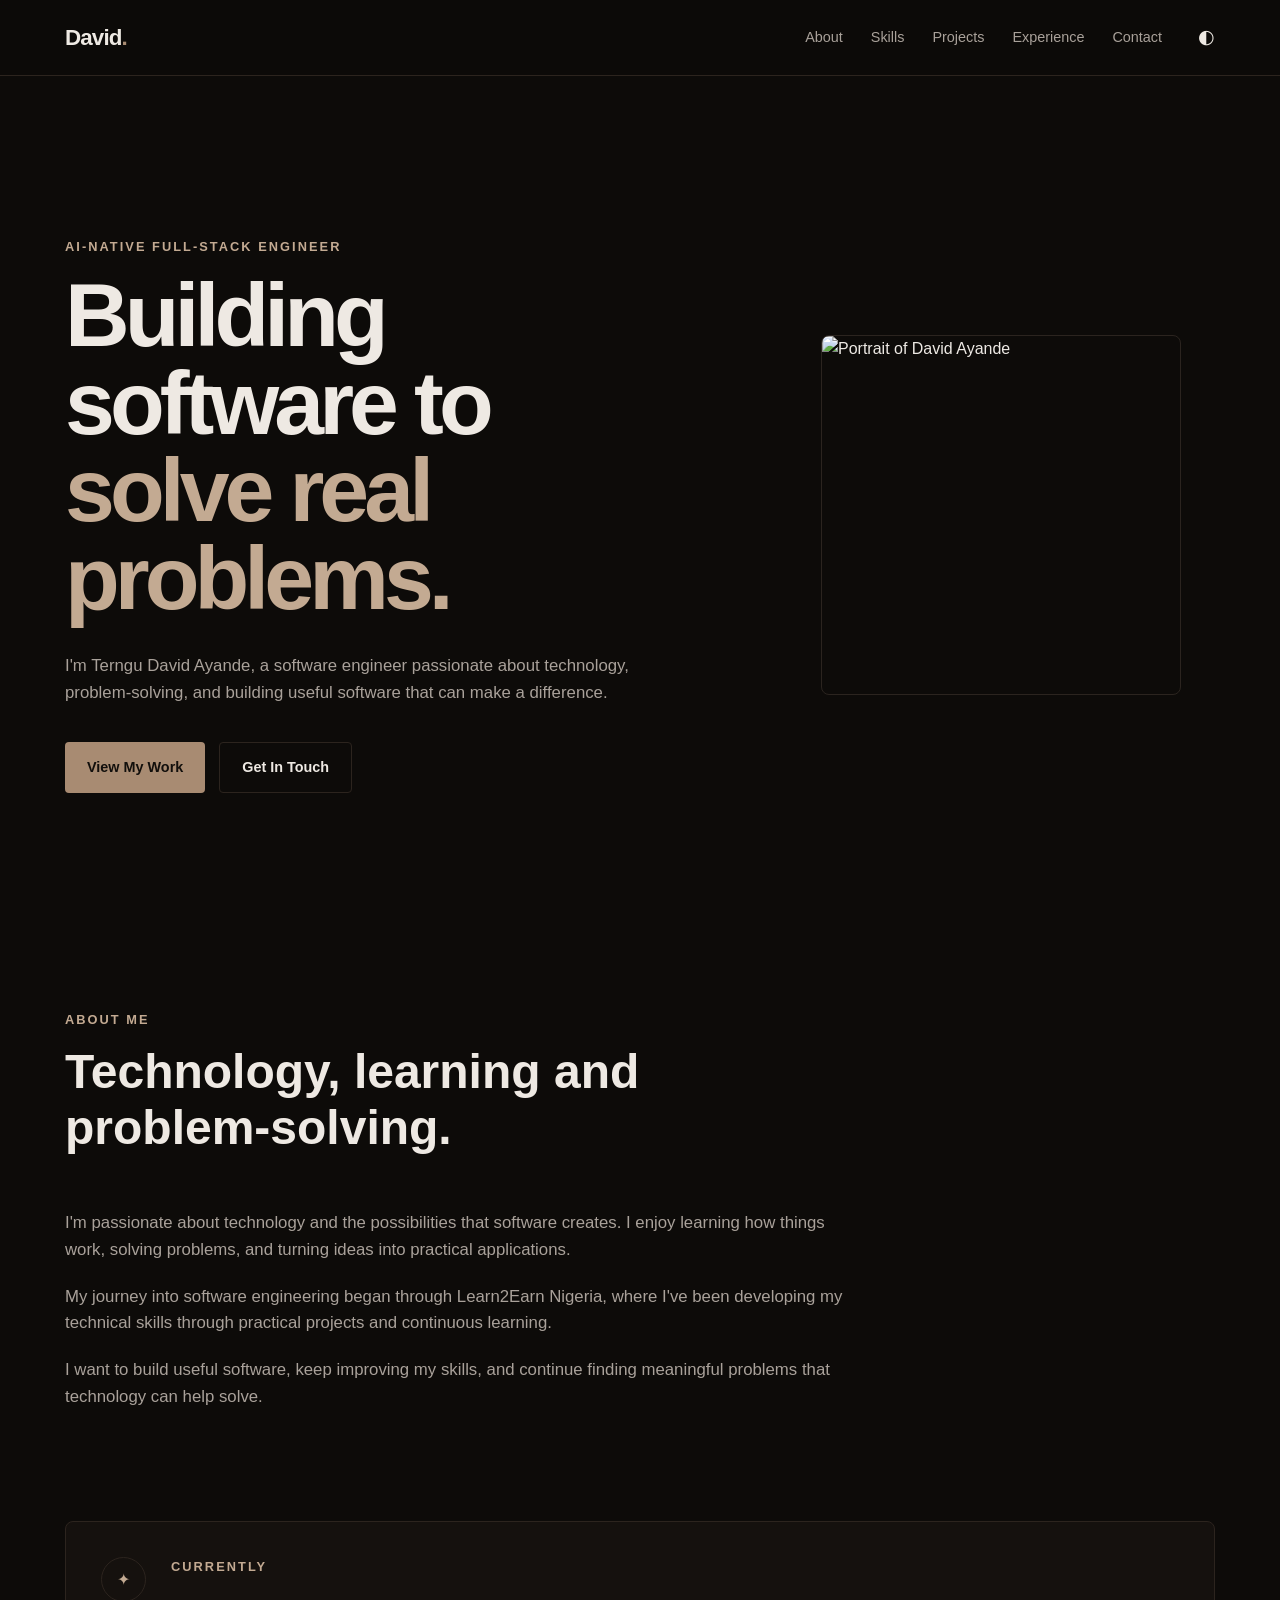
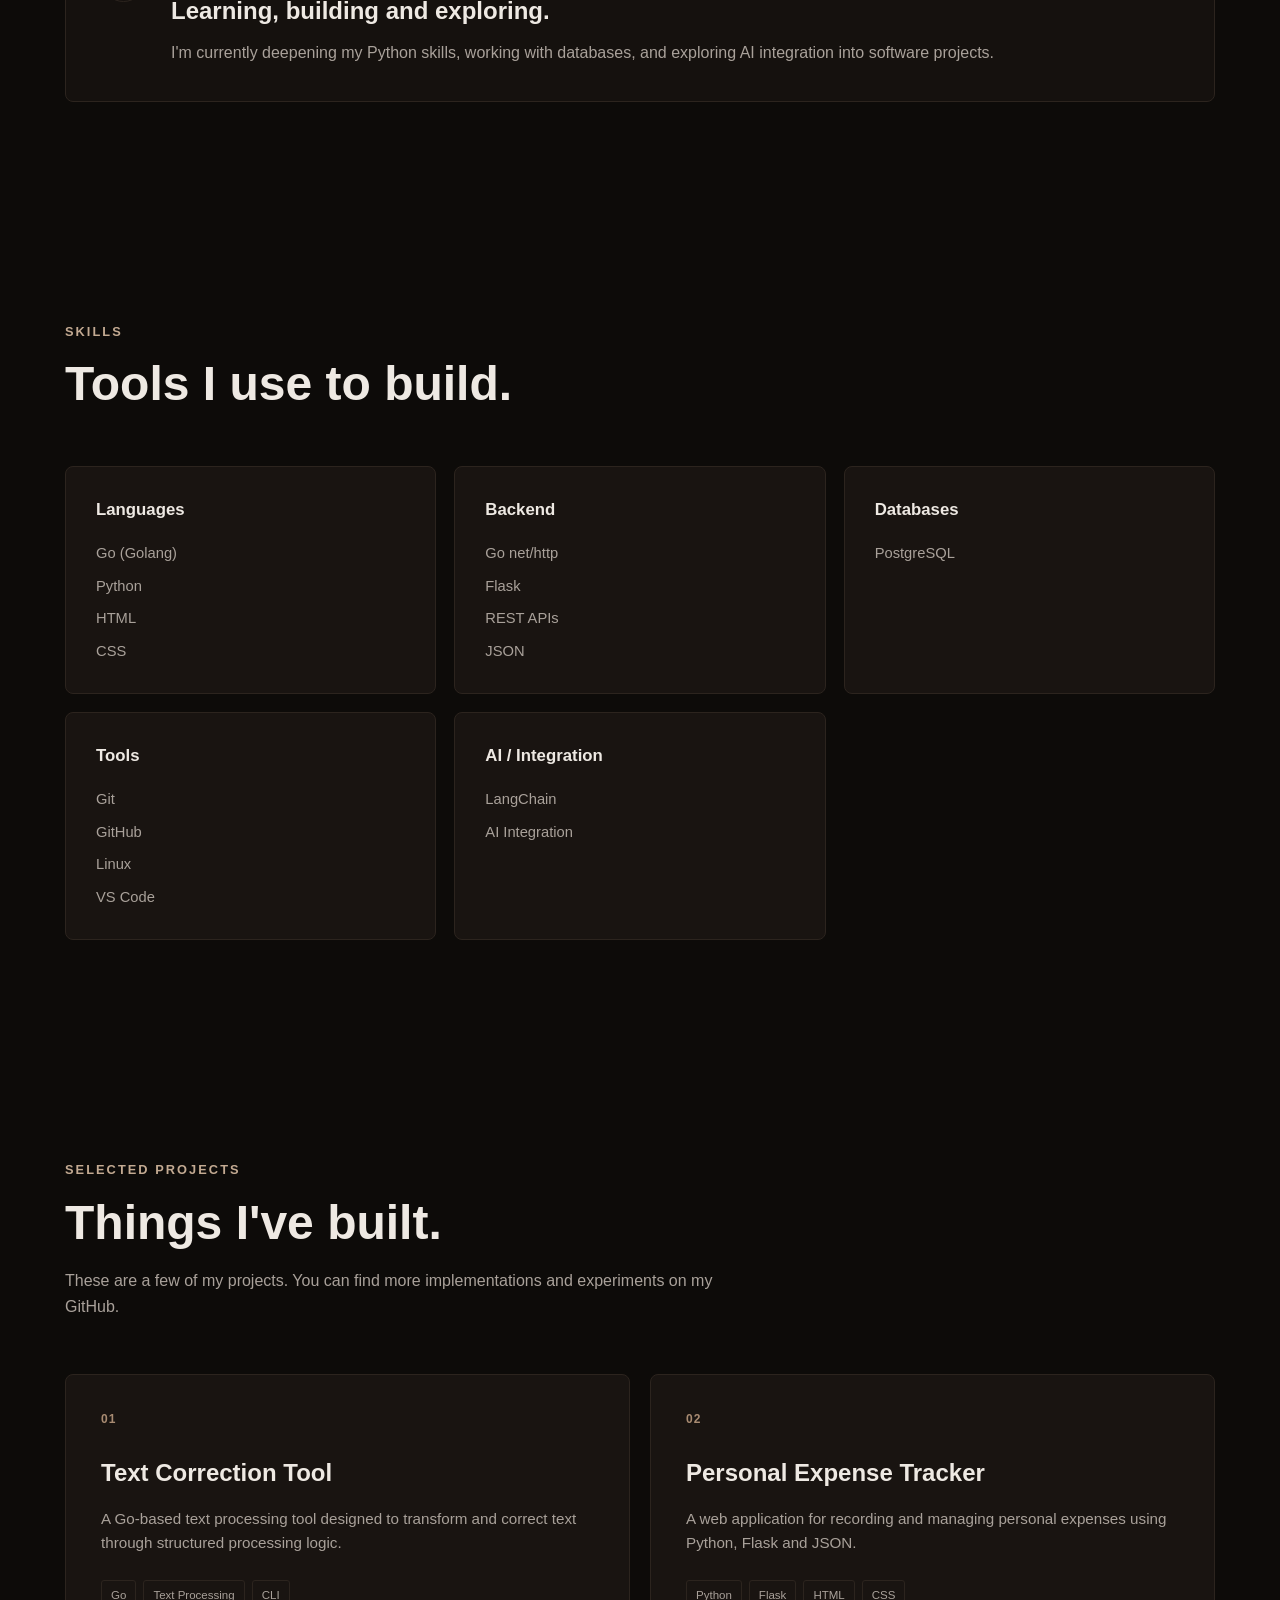
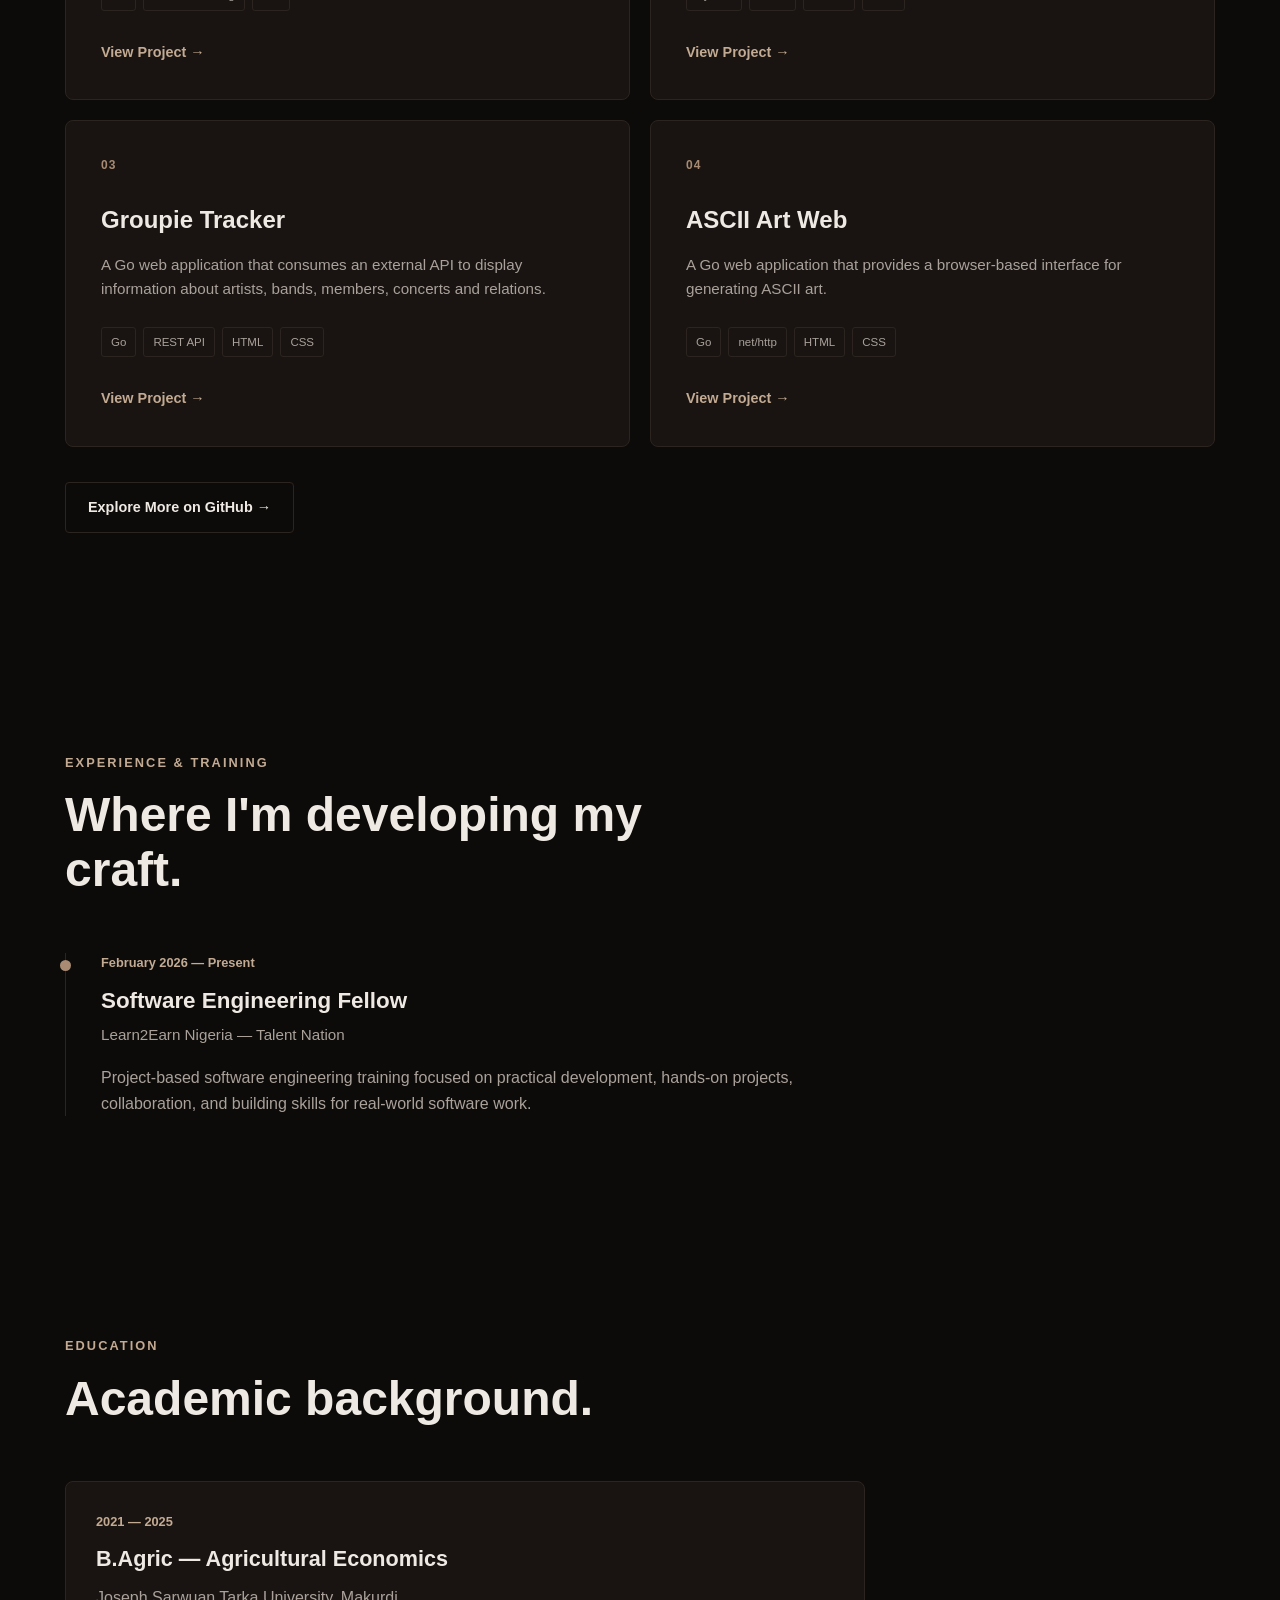
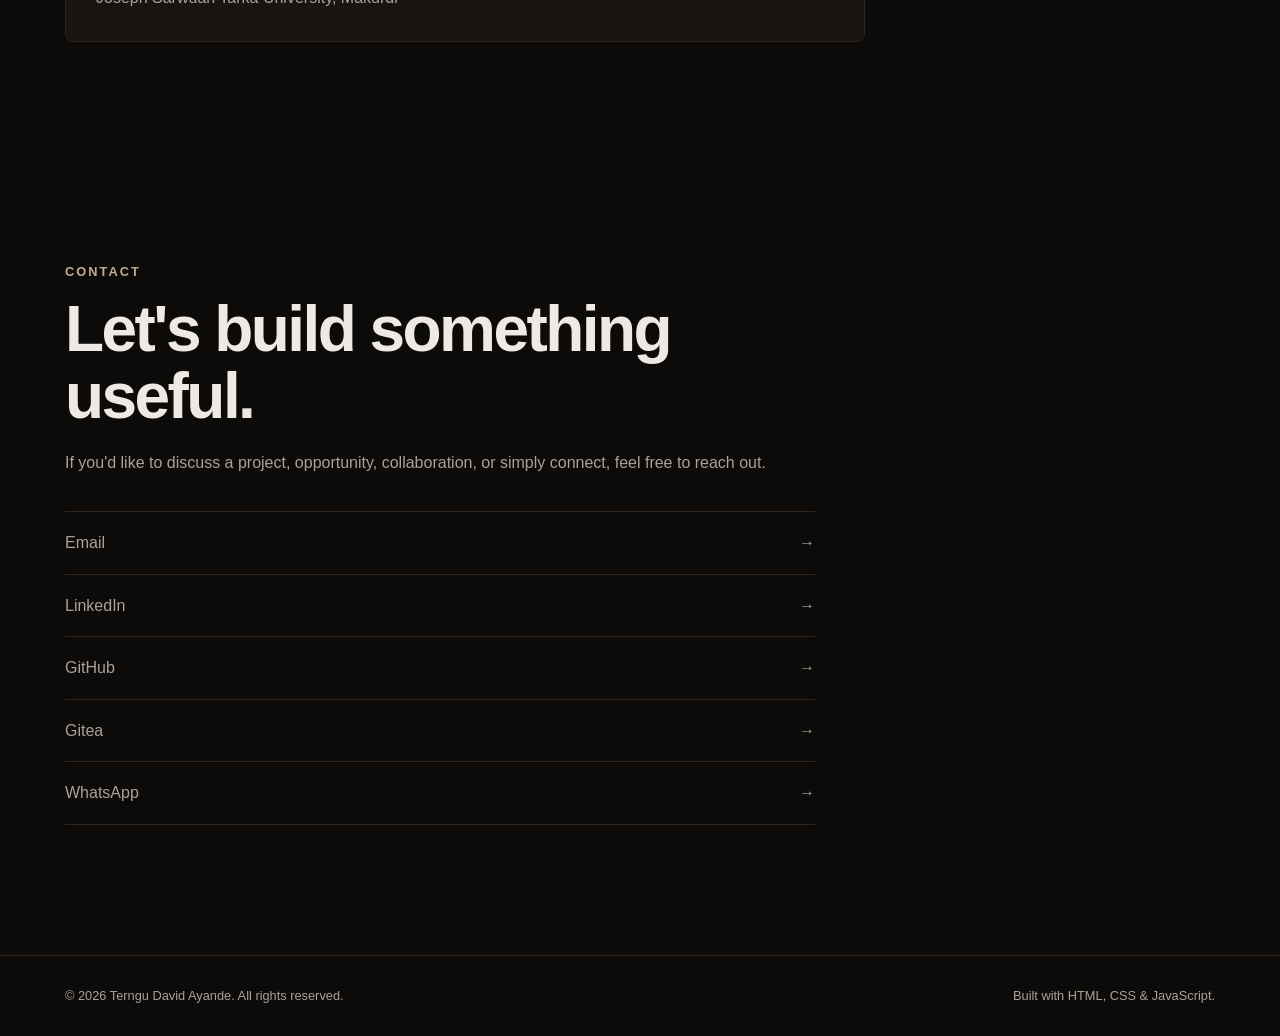
==== index.html @ e3579073 "started building my portfolio" ====
<!DOCTYPE html>
<html lang="en">
<head>
    <meta charset="UTF-8">

    <!-- Makes the website responsive on phones, tablets and computers -->
    <meta name="viewport" content="width=device-width, initial-scale=1.0">

    <title>David Ayande | AI-Native Full-Stack Engineer</title>

    <!-- Short description that search engines can use -->
    <meta
        name="description"
        content="Portfolio of Terngu David Ayande, an AI-Native Full-Stack Engineer building practical software solutions with Go, Python and modern web technologies."
    >

    <!-- Our stylesheet - we will create this next -->
    <link rel="stylesheet" href="css/style.css">
</head>

<body>

    <!-- =========================
         NAVIGATION
    ========================== -->
    <header class="site-header">
        <nav class="navbar container">

            <a href="#home" class="logo">
                David<span>.</span>
            </a>

            <button
                class="menu-toggle"
                id="menu-toggle"
                aria-label="Open navigation menu"
            >
                ☰
            </button>

            <div class="nav-links" id="nav-links">
                <a href="#about">About</a>
                <a href="#skills">Skills</a>
                <a href="#projects">Projects</a>
                <a href="#experience">Experience</a>
                <a href="#contact">Contact</a>

                <button
                    class="theme-toggle"
                    id="theme-toggle"
                    aria-label="Toggle color theme"
                >
                    ◐
                </button>
            </div>

        </nav>
    </header>


    <main>

        <!-- =========================
             HERO SECTION
        ========================== -->
        <section class="hero" id="home">

            <div class="container hero-content">

                <div class="hero-text reveal">

                    <p class="eyebrow">
                        AI-Native Full-Stack Engineer
                    </p>

                    <h1>
                        Building software to
                        <span>solve real problems.</span>
                    </h1>

                    <p class="hero-description">
                        I'm Terngu David Ayande, a software engineer passionate
                        about technology, problem-solving, and building useful
                        software that can make a difference.
                    </p>

                    <div class="hero-actions">

                        <a href="#projects" class="button button-primary">
                            View My Work
                        </a>

                        <a href="#contact" class="button button-secondary">
                            Get In Touch
                        </a>

                    </div>

                </div>


                <div class="hero-image reveal">

                    <!--
                        Put your profile picture here later.

                        File location:
                        assets/images/profile.jpg
                    -->
                    <img
                        src="assets/images/profile.jpg"
                        alt="Portrait of David Ayande"
                    >

                </div>

            </div>

        </section>


        <!-- =========================
             ABOUT SECTION
        ========================== -->
        <section class="section" id="about">

            <div class="container">

                <div class="section-heading reveal">
                    <p class="section-label">About Me</p>
                    <h2>Technology, learning and problem-solving.</h2>
                </div>


                <div class="about-content">

                    <div class="about-text reveal">

                        <p>
                            I'm passionate about technology and the possibilities
                            that software creates. I enjoy learning how things
                            work, solving problems, and turning ideas into
                            practical applications.
                        </p>

                        <p>
                            My journey into software engineering began through
                            Learn2Earn Nigeria, where I've been developing my
                            technical skills through practical projects and
                            continuous learning.
                        </p>

                        <p>
                            I want to build useful software, keep improving my
                            skills, and continue finding meaningful problems
                            that technology can help solve.
                        </p>

                    </div>

                </div>

            </div>

        </section>


        <!-- =========================
             CURRENTLY SECTION
        ========================== -->
        <section class="section currently-section">

            <div class="container">

                <div class="currently-card reveal">

                    <div class="currently-icon">
                        ✦
                    </div>

                    <div>
                        <p class="section-label">Currently</p>

                        <h2>
                            Learning, building and exploring.
                        </h2>

                        <p>
                            I'm currently deepening my Python skills, working
                            with databases, and exploring AI integration into
                            software projects.
                        </p>
                    </div>

                </div>

            </div>

        </section>


        <!-- =========================
             SKILLS SECTION
        ========================== -->
        <section class="section" id="skills">

            <div class="container">

                <div class="section-heading reveal">
                    <p class="section-label">Skills</p>
                    <h2>Tools I use to build.</h2>
                </div>


                <div class="skills-grid">

                    <!-- Languages -->
                    <div class="skill-card reveal">

                        <h3>Languages</h3>

                        <ul>
                            <li>Go (Golang)</li>
                            <li>Python</li>
                            <li>HTML</li>
                            <li>CSS</li>
                        </ul>

                    </div>


                    <!-- Backend -->
                    <div class="skill-card reveal">

                        <h3>Backend</h3>

                        <ul>
                            <li>Go net/http</li>
                            <li>Flask</li>
                            <li>REST APIs</li>
                            <li>JSON</li>
                        </ul>

                    </div>


                    <!-- Databases -->
                    <div class="skill-card reveal">

                        <h3>Databases</h3>

                        <ul>
                            <li>PostgreSQL</li>
                        </ul>

                    </div>


                    <!-- Tools -->
                    <div class="skill-card reveal">

                        <h3>Tools</h3>

                        <ul>
                            <li>Git</li>
                            <li>GitHub</li>
                            <li>Linux</li>
                            <li>VS Code</li>
                        </ul>

                    </div>


                    <!-- AI -->
                    <div class="skill-card reveal">

                        <h3>AI / Integration</h3>

                        <ul>
                            <li>LangChain</li>
                            <li>AI Integration</li>
                        </ul>

                    </div>

                </div>

            </div>

        </section>


        <!-- =========================
             PROJECTS SECTION
        ========================== -->
        <section class="section" id="projects">

            <div class="container">

                <div class="section-heading reveal">

                    <p class="section-label">Selected Projects</p>

                    <h2>
                        Things I've built.
                    </h2>

                    <p>
                        These are a few of my projects. You can find more
                        implementations and experiments on my GitHub.
                    </p>

                </div>


                <div class="projects-grid">

                    <!-- Project 1 -->
                    <article class="project-card reveal">

                        <div class="project-number">
                            01
                        </div>

                        <h3>Text Correction Tool</h3>

                        <p>
                            A Go-based text processing tool designed to
                            transform and correct text through structured
                            processing logic.
                        </p>

                        <div class="project-tags">

                            <span>Go</span>
                            <span>Text Processing</span>
                            <span>CLI</span>

                        </div>

                        <a
                            href="projects/text-correction.html"
                            class="project-link"
                        >
                            View Project →
                        </a>

                    </article>


                    <!-- Project 2 -->
                    <article class="project-card reveal">

                        <div class="project-number">
                            02
                        </div>

                        <h3>Personal Expense Tracker</h3>

                        <p>
                            A web application for recording and managing
                            personal expenses using Python, Flask and JSON.
                        </p>

                        <div class="project-tags">

                            <span>Python</span>
                            <span>Flask</span>
                            <span>HTML</span>
                            <span>CSS</span>

                        </div>

                        <a
                            href="projects/expense-tracker.html"
                            class="project-link"
                        >
                            View Project →
                        </a>

                    </article>


                    <!-- Project 3 -->
                    <article class="project-card reveal">

                        <div class="project-number">
                            03
                        </div>

                        <h3>Groupie Tracker</h3>

                        <p>
                            A Go web application that consumes an external
                            API to display information about artists,
                            bands, members, concerts and relations.
                        </p>

                        <div class="project-tags">

                            <span>Go</span>
                            <span>REST API</span>
                            <span>HTML</span>
                            <span>CSS</span>

                        </div>

                        <a
                            href="projects/groupie-tracker.html"
                            class="project-link"
                        >
                            View Project →
                        </a>

                    </article>


                    <!-- Project 4 -->
                    <article class="project-card reveal">

                        <div class="project-number">
                            04
                        </div>

                        <h3>ASCII Art Web</h3>

                        <p>
                            A Go web application that provides a browser-based
                            interface for generating ASCII art.
                        </p>

                        <div class="project-tags">

                            <span>Go</span>
                            <span>net/http</span>
                            <span>HTML</span>
                            <span>CSS</span>

                        </div>

                        <a
                            href="projects/ascii-art-web.html"
                            class="project-link"
                        >
                            View Project →
                        </a>

                    </article>

                </div>


                <div class="github-link reveal">

                    <a
                        href="https://github.com/tayande"
                        target="_blank"
                        rel="noopener noreferrer"
                        class="button button-secondary"
                    >
                        Explore More on GitHub →
                    </a>

                </div>

            </div>

        </section>


        <!-- =========================
             EXPERIENCE / TRAINING
        ========================== -->
        <section class="section" id="experience">

            <div class="container">

                <div class="section-heading reveal">

                    <p class="section-label">
                        Experience & Training
                    </p>

                    <h2>
                        Where I'm developing my craft.
                    </h2>

                </div>


                <div class="timeline">

                    <div class="timeline-item reveal">

                        <div class="timeline-marker"></div>

                        <div class="timeline-content">

                            <p class="timeline-date">
                                February 2026 — Present
                            </p>

                            <h3>
                                Software Engineering Fellow
                            </h3>

                            <h4>
                                Learn2Earn Nigeria — Talent Nation
                            </h4>

                            <p>
                                Project-based software engineering training
                                focused on practical development, hands-on
                                projects, collaboration, and building skills
                                for real-world software work.
                            </p>

                        </div>

                    </div>

                </div>

            </div>

        </section>


        <!-- =========================
             EDUCATION
        ========================== -->
        <section class="section" id="education">

            <div class="container">

                <div class="section-heading reveal">

                    <p class="section-label">
                        Education
                    </p>

                    <h2>
                        Academic background.
                    </h2>

                </div>


                <div class="education-card reveal">

                    <div>

                        <p class="education-date">
                            2021 — 2025
                        </p>

                        <h3>
                            B.Agric — Agricultural Economics
                        </h3>

                        <p>
                            Joseph Sarwuan Tarka University, Makurdi
                        </p>

                    </div>

                </div>

            </div>

        </section>


        <!-- =========================
             CONTACT SECTION
        ========================== -->
        <section class="section contact-section" id="contact">

            <div class="container">

                <div class="contact-content reveal">

                    <p class="section-label">
                        Contact
                    </p>

                    <h2>
                        Let's build something useful.
                    </h2>

                    <p>
                        If you'd like to discuss a project, opportunity,
                        collaboration, or simply connect, feel free to reach
                        out.
                    </p>


                    <div class="contact-links">

                        <a
                            href="mailto:ayandedavid2002@gmail.com"
                            class="contact-link"
                        >
                            <span>Email</span>
                            <span>→</span>
                        </a>


                        <a
                            href="https://www.linkedin.com/in/terngu-ayande-6abb93332"
                            target="_blank"
                            rel="noopener noreferrer"
                            class="contact-link"
                        >
                            <span>LinkedIn</span>
                            <span>→</span>
                        </a>


                        <a
                            href="https://github.com/tayande"
                            target="_blank"
                            rel="noopener noreferrer"
                            class="contact-link"
                        >
                            <span>GitHub</span>
                            <span>→</span>
                        </a>


                        <a
                            href="https://gitea.com/tayande"
                            target="_blank"
                            rel="noopener noreferrer"
                            class="contact-link"
                        >
                            <span>Gitea</span>
                            <span>→</span>
                        </a>


                        <!--
                            WhatsApp link will be completed when we
                            finalize the contact details.
                        -->
                        <a
                            href="#"
                            class="contact-link"
                        >
                            <span>WhatsApp</span>
                            <span>→</span>
                        </a>

                    </div>

                </div>

            </div>

        </section>

    </main>


    <!-- =========================
         FOOTER
    ========================== -->
    <footer class="site-footer">

        <div class="container footer-content">

            <p>
                © 2026 Terngu David Ayande. All rights reserved.
            </p>

            <p>
                Built with HTML, CSS & JavaScript.
            </p>

        </div>

    </footer>


    <!-- JavaScript - we will create this next -->
    <script src="js/script.js"></script>

</body>
</html>
---- css/style.css ----
/* =========================================
   1. RESET & BASIC SETTINGS
========================================= */

* {
    margin: 0;
    padding: 0;
    box-sizing: border-box;
}

html {
    scroll-behavior: smooth;
}

body {
    font-family: Arial, Helvetica, sans-serif;
    background: #0d0b09;
    color: #eee9e3;
    line-height: 1.6;
}


/* =========================================
   2. CSS VARIABLES
========================================= */

:root {
    --background: #0d0b09;
    --background-soft: #15110e;
    --card: #191411;

    --text: #eee9e3;
    --text-muted: #a9a19a;

    --accent: #a88b72;
    --accent-light: #c3aa92;

    --border: #2c241e;

    --max-width: 1150px;

    --transition: 0.3s ease;
}


/* =========================================
   3. LIGHT THEME
========================================= */

body.light-theme {
    --background: #f4f1ed;
    --background-soft: #ebe6df;
    --card: #ffffff;

    --text: #211d19;
    --text-muted: #68615a;

    --accent: #755d47;
    --accent-light: #5e4938;

    --border: #d8d0c7;
}


/* =========================================
   4. GENERAL ELEMENTS
========================================= */

body {
    background: var(--background);
    color: var(--text);
    transition:
        background var(--transition),
        color var(--transition);
}

a {
    color: inherit;
    text-decoration: none;
}

button {
    font: inherit;
}

.container {
    width: min(90%, var(--max-width));
    margin: 0 auto;
}

.section {
    padding: 110px 0;
}

.section-heading {
    max-width: 700px;
    margin-bottom: 55px;
}

.section-label,
.eyebrow {
    color: var(--accent-light);
    font-size: 0.8rem;
    font-weight: 700;
    letter-spacing: 0.16em;
    text-transform: uppercase;
    margin-bottom: 14px;
}

.section-heading h2 {
    font-size: clamp(2rem, 4vw, 3rem);
    line-height: 1.15;
    margin-bottom: 18px;
}

.section-heading > p:last-child {
    color: var(--text-muted);
}


/* =========================================
   5. NAVIGATION
========================================= */

.site-header {
    position: fixed;
    top: 0;
    left: 0;
    width: 100%;
    z-index: 1000;

    background: rgba(13, 11, 9, 0.88);
    border-bottom: 1px solid var(--border);

    backdrop-filter: blur(12px);
}

.light-theme .site-header {
    background: rgba(244, 241, 237, 0.88);
}

.navbar {
    min-height: 75px;

    display: flex;
    align-items: center;
    justify-content: space-between;
}

.logo {
    font-size: 1.4rem;
    font-weight: 700;
    letter-spacing: -0.04em;
}

.logo span {
    color: var(--accent);
}

.nav-links {
    display: flex;
    align-items: center;
    gap: 28px;
}

.nav-links a {
    color: var(--text-muted);
    font-size: 0.9rem;

    transition: color var(--transition);
}

.nav-links a:hover {
    color: var(--text);
}

.theme-toggle,
.menu-toggle {
    border: none;
    background: transparent;
    color: var(--text);

    cursor: pointer;
}

.theme-toggle {
    font-size: 1.2rem;
    margin-left: 8px;
}

.menu-toggle {
    display: none;
    font-size: 1.5rem;
}


/* =========================================
   6. HERO
========================================= */

.hero {
    min-height: 100vh;
    padding-top: 130px;

    display: flex;
    align-items: center;
}

.hero-content {
    display: grid;
    grid-template-columns: 1.2fr 0.8fr;
    align-items: center;
    gap: 80px;
}

.hero-text {
    max-width: 700px;
}

.hero h1 {
    font-size: clamp(3rem, 7vw, 5.8rem);
    line-height: 0.98;
    letter-spacing: -0.055em;
    margin-bottom: 30px;
}

.hero h1 span {
    display: block;
    color: var(--accent-light);
}

.hero-description {
    max-width: 620px;

    color: var(--text-muted);
    font-size: 1.05rem;

    margin-bottom: 35px;
}

.hero-actions {
    display: flex;
    flex-wrap: wrap;
    gap: 14px;
}

.button {
    display: inline-flex;
    align-items: center;
    justify-content: center;

    padding: 13px 22px;

    border-radius: 4px;

    font-size: 0.9rem;
    font-weight: 600;

    transition:
        transform var(--transition),
        background var(--transition),
        color var(--transition),
        border-color var(--transition);
}

.button:hover {
    transform: translateY(-2px);
}

.button-primary {
    background: var(--accent);
    color: #120f0c;
}

.button-primary:hover {
    background: var(--accent-light);
}

.button-secondary {
    border: 1px solid var(--border);
    color: var(--text);
}

.button-secondary:hover {
    border-color: var(--accent);
}

.hero-image {
    display: flex;
    justify-content: center;
}

.hero-image img {
    width: min(100%, 360px);
    aspect-ratio: 1 / 1;

    object-fit: cover;

    border-radius: 8px;

    border: 1px solid var(--border);

    filter: saturate(0.85);
}


/* =========================================
   7. ABOUT
========================================= */

.about-content {
    max-width: 800px;
}

.about-text {
    display: flex;
    flex-direction: column;
    gap: 20px;
}

.about-text p {
    color: var(--text-muted);
    font-size: 1.05rem;
}


/* =========================================
   8. CURRENTLY
========================================= */

.currently-section {
    padding-top: 0;
}

.currently-card {
    display: flex;
    align-items: flex-start;
    gap: 25px;

    padding: 35px;

    background: var(--background-soft);
    border: 1px solid var(--border);
    border-radius: 8px;
}

.currently-icon {
    width: 45px;
    height: 45px;

    flex-shrink: 0;

    display: flex;
    align-items: center;
    justify-content: center;

    border: 1px solid var(--border);
    border-radius: 50%;

    color: var(--accent-light);
}

.currently-card h2 {
    font-size: 1.5rem;
    margin-bottom: 10px;
}

.currently-card p:last-child {
    color: var(--text-muted);
}


/* =========================================
   9. SKILLS
========================================= */

.skills-grid {
    display: grid;
    grid-template-columns: repeat(3, 1fr);
    gap: 18px;
}

.skill-card {
    padding: 30px;

    background: var(--card);
    border: 1px solid var(--border);
    border-radius: 8px;

    transition:
        transform var(--transition),
        border-color var(--transition);
}

.skill-card:hover {
    transform: translateY(-4px);
    border-color: var(--accent);
}

.skill-card h3 {
    font-size: 1.05rem;
    margin-bottom: 18px;
}

.skill-card ul {
    list-style: none;

    display: flex;
    flex-direction: column;
    gap: 9px;
}

.skill-card li {
    color: var(--text-muted);
    font-size: 0.92rem;
}


/* =========================================
   10. PROJECTS
========================================= */

.projects-grid {
    display: grid;
    grid-template-columns: repeat(2, 1fr);
    gap: 20px;
}

.project-card {
    position: relative;

    padding: 35px;

    background: var(--card);
    border: 1px solid var(--border);
    border-radius: 8px;

    transition:
        transform var(--transition),
        border-color var(--transition);
}

.project-card:hover {
    transform: translateY(-5px);
    border-color: var(--accent);
}

.project-number {
    color: var(--accent);

    font-size: 0.75rem;
    font-weight: 700;
    letter-spacing: 0.1em;

    margin-bottom: 25px;
}

.project-card h3 {
    font-size: 1.5rem;
    margin-bottom: 14px;
}

.project-card p {
    color: var(--text-muted);
    font-size: 0.95rem;

    margin-bottom: 25px;
}

.project-tags {
    display: flex;
    flex-wrap: wrap;
    gap: 7px;

    margin-bottom: 28px;
}

.project-tags span {
    padding: 5px 9px;

    border: 1px solid var(--border);
    border-radius: 3px;

    color: var(--text-muted);

    font-size: 0.72rem;
}

.project-link {
    color: var(--accent-light);

    font-size: 0.9rem;
    font-weight: 600;

    transition: color var(--transition);
}

.project-link:hover {
    color: var(--text);
}

.github-link {
    margin-top: 35px;
}


/* =========================================
   11. EXPERIENCE / TIMELINE
========================================= */

.timeline {
    position: relative;

    max-width: 800px;

    border-left: 1px solid var(--border);

    padding-left: 35px;
}

.timeline-item {
    position: relative;
}

.timeline-marker {
    position: absolute;

    width: 11px;
    height: 11px;

    left: -41px;
    top: 7px;

    background: var(--accent);
    border-radius: 50%;
}

.timeline-date {
    color: var(--accent-light);

    font-size: 0.8rem;
    font-weight: 600;

    margin-bottom: 10px;
}

.timeline-content h3 {
    font-size: 1.4rem;
    margin-bottom: 4px;
}

.timeline-content h4 {
    color: var(--text-muted);

    font-size: 0.95rem;
    font-weight: 500;

    margin-bottom: 18px;
}

.timeline-content > p:last-child {
    color: var(--text-muted);
}


/* =========================================
   12. EDUCATION
========================================= */

.education-card {
    max-width: 800px;

    padding: 30px;

    background: var(--card);
    border: 1px solid var(--border);
    border-radius: 8px;
}

.education-date {
    color: var(--accent-light);

    font-size: 0.8rem;
    font-weight: 600;

    margin-bottom: 10px;
}

.education-card h3 {
    font-size: 1.35rem;
    margin-bottom: 8px;
}

.education-card p:last-child {
    color: var(--text-muted);
}


/* =========================================
   13. CONTACT
========================================= */

.contact-section {
    padding-bottom: 130px;
}

.contact-content {
    max-width: 750px;
}

.contact-content h2 {
    font-size: clamp(2.3rem, 5vw, 4rem);
    line-height: 1.05;
    letter-spacing: -0.04em;

    margin-bottom: 20px;
}

.contact-content > p:not(.section-label) {
    color: var(--text-muted);
    margin-bottom: 35px;
}

.contact-links {
    border-top: 1px solid var(--border);
}

.contact-link {
    display: flex;
    align-items: center;
    justify-content: space-between;

    padding: 18px 0;

    border-bottom: 1px solid var(--border);

    color: var(--text-muted);

    transition:
        color var(--transition),
        padding-left var(--transition);
}

.contact-link:hover {
    color: var(--text);
    padding-left: 8px;
}


/* =========================================
   14. FOOTER
========================================= */

.site-footer {
    border-top: 1px solid var(--border);

    padding: 30px 0;
}

.footer-content {
    display: flex;
    align-items: center;
    justify-content: space-between;
    gap: 20px;

    color: var(--text-muted);

    font-size: 0.8rem;
}


/* =========================================
   15. SCROLL REVEAL ANIMATION
========================================= */

.reveal {
    opacity: 0;
    transform: translateY(20px);

    transition:
        opacity 0.7s ease,
        transform 0.7s ease;
}

.reveal.visible {
    opacity: 1;
    transform: translateY(0);
}


/* =========================================
   16. RESPONSIVE DESIGN — TABLETS
========================================= */

@media (max-width: 900px) {

    .hero-content {
        grid-template-columns: 1fr;

        gap: 50px;
    }

    .hero-image {
        justify-content: flex-start;
    }

    .hero-image img {
        width: 280px;
    }

    .skills-grid {
        grid-template-columns: repeat(2, 1fr);
    }
}


/* =========================================
   17. RESPONSIVE DESIGN — MOBILE
========================================= */

@media (max-width: 700px) {

    .section {
        padding: 80px 0;
    }

    .menu-toggle {
        display: block;
    }

    .nav-links {
        position: absolute;

        top: 75px;
        left: 0;

        width: 100%;

        padding: 20px;

        background: var(--background);

        border-bottom: 1px solid var(--border);

        display: none;

        flex-direction: column;
        align-items: flex-start;

        gap: 18px;
    }

    .nav-links.active {
        display: flex;
    }

    .theme-toggle {
        margin-left: 0;
    }

    .hero {
        min-height: auto;
        padding-top: 130px;
        padding-bottom: 80px;
    }

    .hero h1 {
        font-size: clamp(2.8rem, 13vw, 4.5rem);
    }

    .hero-description {
        font-size: 1rem;
    }

    .hero-image img {
        width: 240px;
    }

    .skills-grid,
    .projects-grid {
        grid-template-columns: 1fr;
    }

    .currently-card {
        flex-direction: column;
    }

    .footer-content {
        flex-direction: column;
        align-items: flex-start;
    }
}


/* =========================================
   18. VERY SMALL SCREENS
========================================= */

@media (max-width: 400px) {

    .hero-actions {
        flex-direction: column;
        align-items: stretch;
    }

    .button {
        width: 100%;
    }

    .project-card,
    .skill-card,
    .education-card {
        padding: 25px;
    }
}

/* =========================================
   19. PROJECT PAGE
========================================= */

.project-hero {
    padding-top: 150px;
    padding-bottom: 70px;
}

.back-link {
    display: inline-block;

    color: var(--text-muted);

    font-size: 0.9rem;

    margin-bottom: 45px;

    transition: color var(--transition);
}

.back-link:hover {
    color: var(--text);
}

.project-hero h1 {
    max-width: 900px;

    font-size: clamp(3rem, 7vw, 5.5rem);
    line-height: 1;
    letter-spacing: -0.055em;

    margin-bottom: 25px;
}

.project-intro {
    max-width: 720px;

    color: var(--text-muted);

    font-size: 1.1rem;

    margin-bottom: 30px;
}


/* =========================================
   20. PROJECT LAYOUT
========================================= */

.project-layout {
    display: grid;

    grid-template-columns: minmax(0, 1fr) 280px;

    gap: 80px;

    align-items: start;
}

.project-main {
    max-width: 750px;
}

.project-section {
    margin-bottom: 75px;
}

.project-section:last-child {
    margin-bottom: 0;
}

.project-section h2 {
    font-size: 2rem;

    line-height: 1.2;

    margin-bottom: 22px;
}

.project-section p {
    color: var(--text-muted);

    font-size: 1rem;

    margin-bottom: 18px;
}

.project-section p:last-child {
    margin-bottom: 0;
}


/* =========================================
   21. PROJECT LIST
========================================= */

.project-list {
    list-style: none;

    display: flex;

    flex-direction: column;

    gap: 14px;
}

.project-list li {
    position: relative;

    padding-left: 25px;

    color: var(--text-muted);
}

.project-list li::before {
    content: "—";

    position: absolute;

    left: 0;

    color: var(--accent);
}


/* =========================================
   22. TECHNOLOGY LIST
========================================= */

.technology-list {
    display: flex;

    flex-wrap: wrap;

    gap: 9px;
}

.technology-list span {
    padding: 8px 12px;

    border: 1px solid var(--border);

    border-radius: 4px;

    color: var(--text-muted);

    font-size: 0.8rem;
}


/* =========================================
   23. PROJECT SIDEBAR
========================================= */

.project-sidebar {
    position: sticky;

    top: 110px;

    display: flex;

    flex-direction: column;

    gap: 18px;
}

.project-info-card {
    padding: 25px;

    background: var(--card);

    border: 1px solid var(--border);

    border-radius: 8px;
}

.project-info-card h3 {
    font-size: 0.9rem;

    margin-bottom: 15px;
}

.project-info-card p {
    color: var(--text-muted);

    font-size: 0.9rem;
}

.project-info-card .project-link {
    display: block;

    margin-bottom: 12px;
}

.project-info-card .project-link:last-child {
    margin-bottom: 0;
}


/* =========================================
   24. PROJECT NAVIGATION
========================================= */

.project-navigation {
    padding-top: 40px;
}

.project-nav-links {
    display: grid;

    grid-template-columns: 1fr 1fr;

    gap: 20px;
}

.next-project {
    display: flex;

    flex-direction: column;

    gap: 8px;

    padding: 25px;

    border: 1px solid var(--border);

    border-radius: 8px;

    transition:
        border-color var(--transition),
        transform var(--transition);
}

.next-project:hover {
    border-color: var(--accent);

    transform: translateY(-3px);
}

.next-project span {
    color: var(--text-muted);

    font-size: 0.75rem;

    text-transform: uppercase;

    letter-spacing: 0.1em;
}

.next-project strong {
    color: var(--text);

    font-size: 1rem;
}


/* =========================================
   25. PROJECT PAGE RESPONSIVE DESIGN
========================================= */

@media (max-width: 800px) {

    .project-layout {
        grid-template-columns: 1fr;

        gap: 50px;
    }

    .project-sidebar {
        position: static;

        display: grid;

        grid-template-columns: repeat(2, 1fr);
    }

    .project-info-card:first-child {
        grid-column: 1 / -1;
    }
}


@media (max-width: 600px) {

    .project-hero {
        padding-top: 125px;
    }

    .project-hero h1 {
        font-size: clamp(2.7rem, 13vw, 4rem);
    }

    .project-intro {
        font-size: 1rem;
    }

    .project-section {
        margin-bottom: 55px;
    }

    .project-section h2 {
        font-size: 1.7rem;
    }

    .project-sidebar {
        grid-template-columns: 1fr;
    }

    .project-info-card:first-child {
        grid-column: auto;
    }

    .project-nav-links {
        grid-template-columns: 1fr;
    }
}
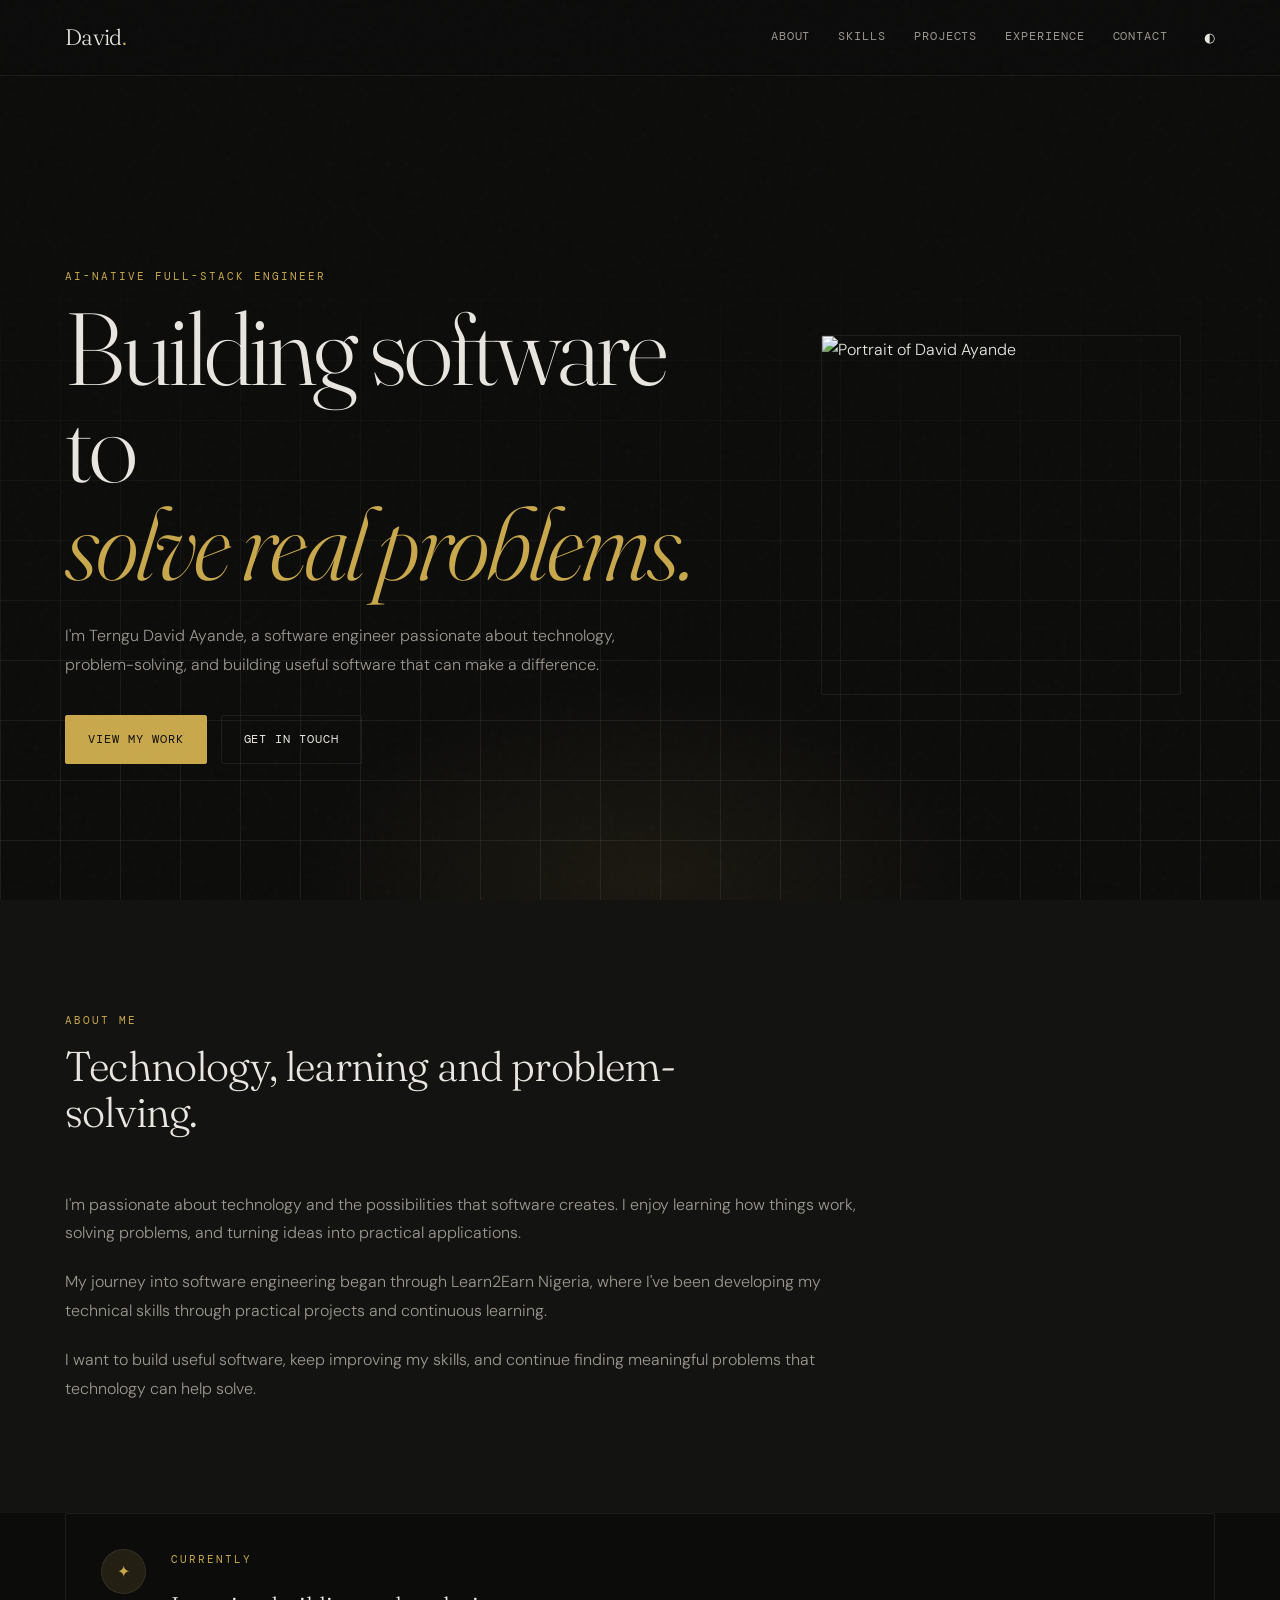
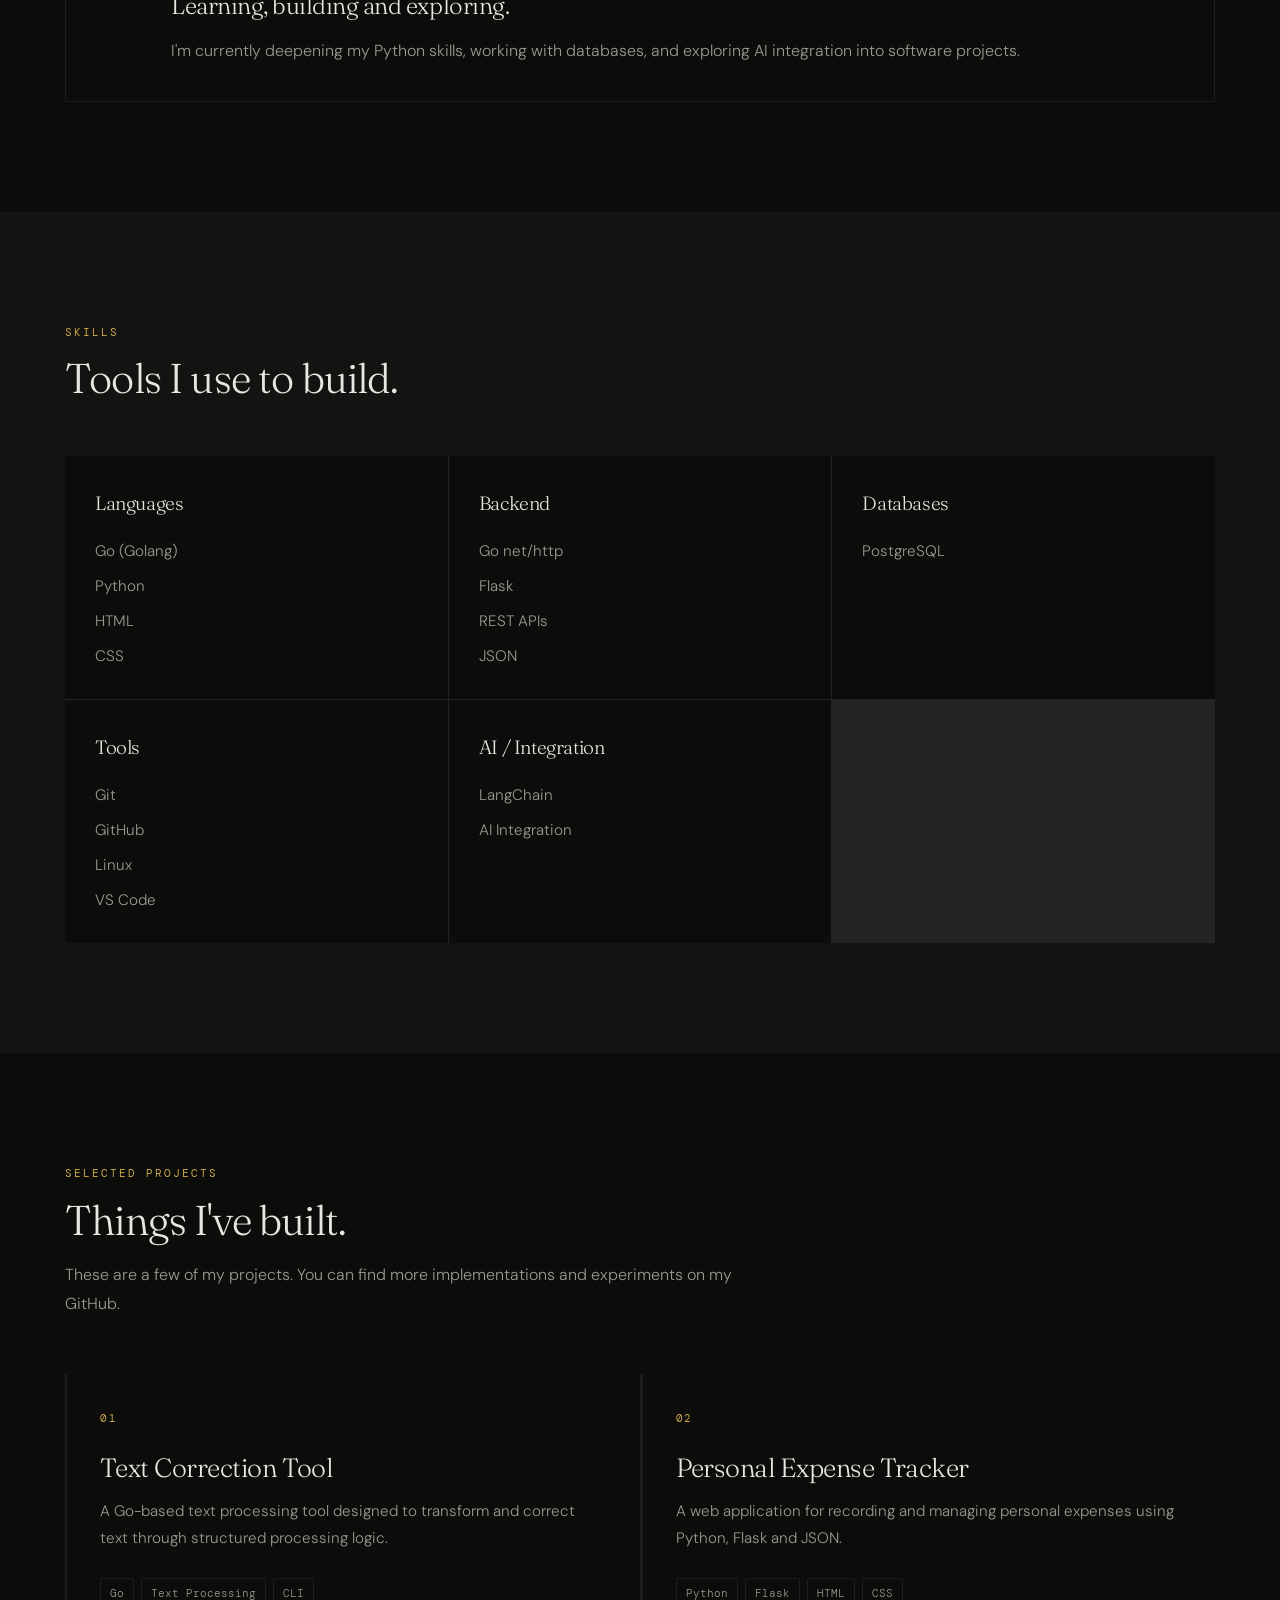
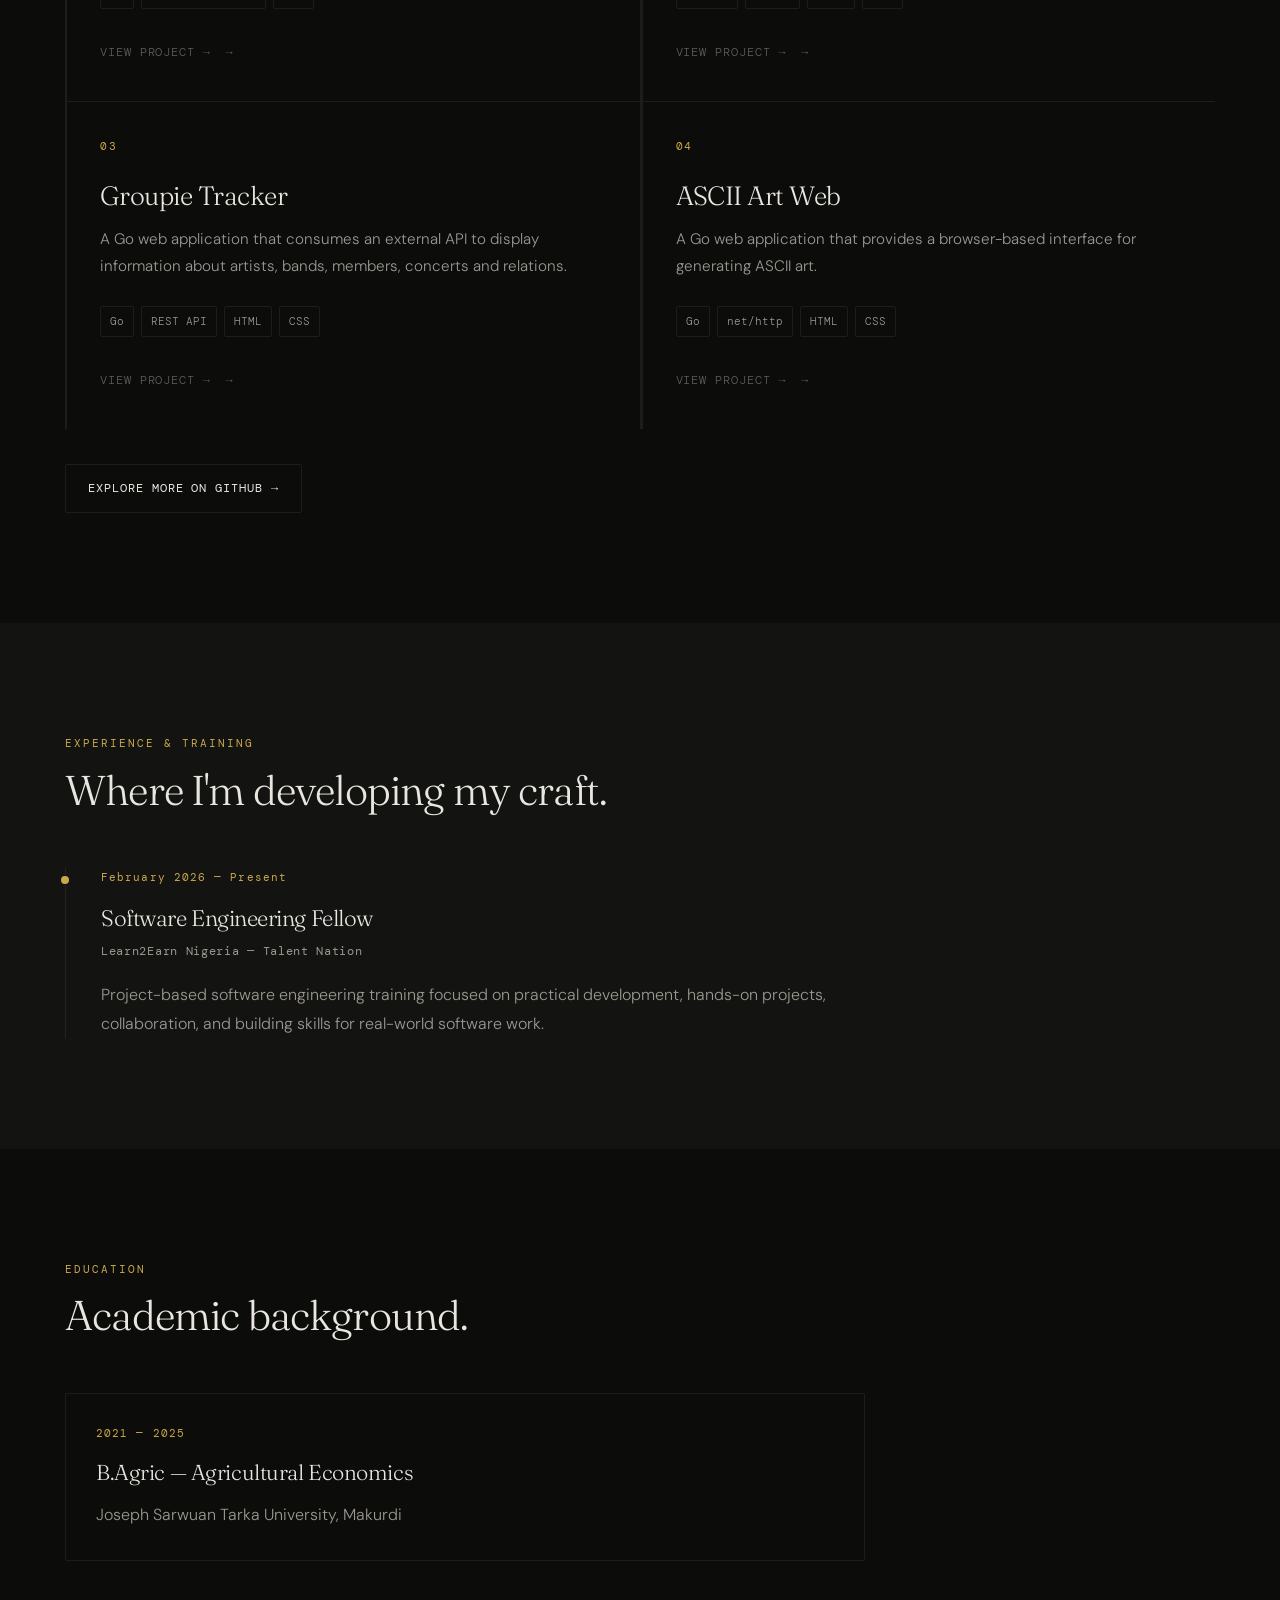
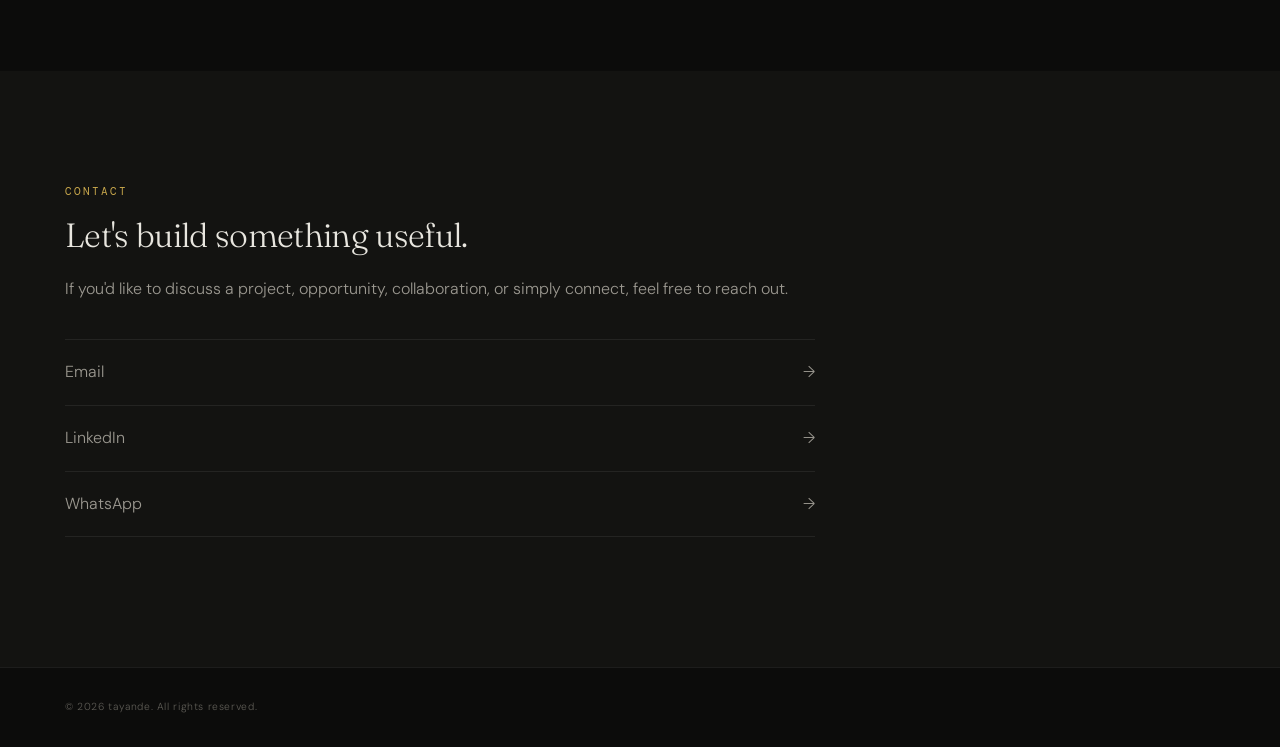
==== commit 2b0f0570: "portfolio site" ====
--- a/index.html
+++ b/index.html
@@ -7,6 +7,14 @@
     <meta name="viewport" content="width=device-width, initial-scale=1.0">
 
     <title>David Ayande | AI-Native Full-Stack Engineer</title>
+
+    <!-- Portfolio typography -->
+    <link rel="preconnect" href="https://fonts.googleapis.com">
+    <link rel="preconnect" href="https://fonts.gstatic.com" crossorigin>
+    <link
+        href="https://fonts.googleapis.com/css2?family=DM+Mono:wght@300;400;500&family=DM+Sans:wght@300&family=Fraunces:opsz,wght@9..144,300;9..144,400&display=swap"
+        rel="stylesheet"
+    >
 
     <!-- Short description that search engines can use -->
     <meta
@@ -35,7 +43,7 @@
                 id="menu-toggle"
                 aria-label="Open navigation menu"
             >
-                ☰
+                
             </button>
 
             <div class="nav-links" id="nav-links">
@@ -571,9 +579,9 @@
         </section>
 
 
-        <!-- =========================
+        <!-- 
              CONTACT SECTION
-        ========================== -->
+        -->
         <section class="section contact-section" id="contact">
 
             <div class="container">
@@ -616,37 +624,12 @@
                             <span>→</span>
                         </a>
 
-
                         <a
-                            href="https://github.com/tayande"
+                            href="https://wa.me/2348152505940?text=Hi%20David%2C%20I%20saw%20your%20portfolio%20and%20would%20like%20to%20connect."
                             target="_blank"
                             rel="noopener noreferrer"
                             class="contact-link"
                         >
-                            <span>GitHub</span>
-                            <span>→</span>
-                        </a>
-
-
-                        <a
-                            href="https://gitea.com/tayande"
-                            target="_blank"
-                            rel="noopener noreferrer"
-                            class="contact-link"
-                        >
-                            <span>Gitea</span>
-                            <span>→</span>
-                        </a>
-
-
-                        <!--
-                            WhatsApp link will be completed when we
-                            finalize the contact details.
-                        -->
-                        <a
-                            href="#"
-                            class="contact-link"
-                        >
                             <span>WhatsApp</span>
                             <span>→</span>
                         </a>
@@ -670,11 +653,7 @@
         <div class="container footer-content">
 
             <p>
-                © 2026 Terngu David Ayande. All rights reserved.
-            </p>
-
-            <p>
-                Built with HTML, CSS & JavaScript.
+                © 2026 tayande. All rights reserved.
             </p>
 
         </div>
--- a/css/style.css
+++ b/css/style.css
@@ -1,6 +1,8 @@
-/* =========================================
+/*
+   =========================================
    1. RESET & BASIC SETTINGS
-========================================= */
+   =========================================
+*/
 
 * {
     margin: 0;
@@ -12,67 +14,143 @@
     scroll-behavior: smooth;
 }
 
+:root {
+    --bg: #0c0c0b;
+    --bg-2: #131311;
+    --bg-3: #1a1a17;
+
+    --border: rgba(255, 255, 255, 0.07);
+    --border-h: rgba(255, 255, 255, 0.14);
+
+    --text: #e8e6df;
+    --text-2: #9b9890;
+    --text-3: #5e5c56;
+
+    --accent: #c9a84c;
+    --accent-2: #e2c47a;
+
+    --accent-dim: rgba(201, 168, 76, 0.12);
+    --accent-dim2: rgba(201, 168, 76, 0.06);
+
+    --max-width: 1150px;
+
+    --transition: 0.25s ease;
+}
+
+
+/*
+   =========================================
+   2. BODY
+   =========================================
+*/
+
 body {
-    font-family: Arial, Helvetica, sans-serif;
-    background: #0d0b09;
-    color: #eee9e3;
-    line-height: 1.6;
-}
-
-
-/* =========================================
-   2. CSS VARIABLES
-========================================= */
-
-:root {
-    --background: #0d0b09;
-    --background-soft: #15110e;
-    --card: #191411;
-
-    --text: #eee9e3;
-    --text-muted: #a9a19a;
-
-    --accent: #a88b72;
-    --accent-light: #c3aa92;
-
-    --border: #2c241e;
-
-    --max-width: 1150px;
-
-    --transition: 0.3s ease;
-}
-
-
-/* =========================================
+    position: relative;
+
+    font-family: "DM Sans", sans-serif;
+    font-weight: 300;
+
+    background: var(--bg);
+    color: var(--text);
+
+    line-height: 1.8;
+
+    transition:
+        background 0.25s ease,
+        color 0.25s ease;
+}
+
+/*
+   Subtle film-grain texture
+*/
+
+body::before {
+    content: "";
+
+    position: fixed;
+    inset: 0;
+
+    width: 100%;
+    height: 100%;
+
+    pointer-events: none;
+
+    z-index: 9999;
+
+    opacity: 0.6;
+
+    background-image: url("data:image/svg+xml,%3Csvg viewBox='0 0 180 180' xmlns='http://www.w3.org/2000/svg'%3E%3Cfilter id='noise'%3E%3CfeTurbulence type='fractalNoise' baseFrequency='.85' numOctaves='4' stitchTiles='stitch'/%3E%3C/filter%3E%3Crect width='100%25' height='100%25' filter='url(%23noise)' opacity='.035'/%3E%3C/svg%3E");
+}
+
+
+/*
+   =========================================
    3. LIGHT THEME
-========================================= */
+   =========================================
+*/
 
 body.light-theme {
-    --background: #f4f1ed;
-    --background-soft: #ebe6df;
-    --card: #ffffff;
-
-    --text: #211d19;
-    --text-muted: #68615a;
-
-    --accent: #755d47;
-    --accent-light: #5e4938;
-
-    --border: #d8d0c7;
-}
-
-
-/* =========================================
-   4. GENERAL ELEMENTS
-========================================= */
-
-body {
-    background: var(--background);
-    color: var(--text);
-    transition:
-        background var(--transition),
-        color var(--transition);
-}
+    --bg: #f3f0ea;
+    --bg-2: #eae6de;
+    --bg-3: #dfdad1;
+
+    --border: rgba(30, 27, 22, 0.10);
+    --border-h: rgba(30, 27, 22, 0.18);
+
+    --text: #211f1b;
+    --text-2: #68645d;
+    --text-3: #8b877f;
+
+    --accent: #8d6d20;
+    --accent-2: #a9852f;
+
+    --accent-dim: rgba(141, 109, 32, 0.12);
+    --accent-dim2: rgba(141, 109, 32, 0.06);
+}
+
+
+/*
+   =========================================
+   4. TYPOGRAPHY
+   =========================================
+*/
+
+h1,
+h2,
+h3,
+h4,
+h5,
+h6 {
+    font-family: "Fraunces", serif;
+    font-weight: 300;
+    letter-spacing: -0.02em;
+}
+
+p {
+    font-family: "DM Sans", sans-serif;
+    font-weight: 300;
+}
+
+.section-label,
+.eyebrow,
+.project-number,
+.timeline-date,
+.education-date,
+.project-tags span,
+.technology-list span,
+.button,
+.nav-links a,
+.footer-content,
+.next-project span {
+    font-family: "DM Mono", monospace;
+}
+
+
+/*
+   =========================================
+   5. GENERAL ELEMENTS
+   =========================================
+*/
 
 a {
     color: inherit;
@@ -83,6 +161,24 @@
     font: inherit;
 }
 
+::selection {
+    background: var(--accent-dim);
+    color: var(--accent-2);
+}
+
+::-webkit-scrollbar {
+    width: 4px;
+}
+
+::-webkit-scrollbar-track {
+    background: var(--bg);
+}
+
+::-webkit-scrollbar-thumb {
+    background: var(--text-3);
+    border-radius: 2px;
+}
+
 .container {
     width: min(90%, var(--max-width));
     margin: 0 auto;
@@ -92,6 +188,10 @@
     padding: 110px 0;
 }
 
+.section:nth-of-type(even) {
+    background: var(--bg-2);
+}
+
 .section-heading {
     max-width: 700px;
     margin-bottom: 55px;
@@ -99,44 +199,55 @@
 
 .section-label,
 .eyebrow {
-    color: var(--accent-light);
-    font-size: 0.8rem;
-    font-weight: 700;
-    letter-spacing: 0.16em;
+    color: var(--accent);
+
+    font-size: 0.7rem;
+    font-weight: 400;
+
+    letter-spacing: 0.18em;
     text-transform: uppercase;
+
     margin-bottom: 14px;
 }
 
 .section-heading h2 {
-    font-size: clamp(2rem, 4vw, 3rem);
-    line-height: 1.15;
+    font-size: clamp(1.8rem, 4vw, 2.6rem);
+    line-height: 1.1;
+
     margin-bottom: 18px;
 }
 
 .section-heading > p:last-child {
-    color: var(--text-muted);
-}
-
-
-/* =========================================
-   5. NAVIGATION
-========================================= */
+    color: var(--text-2);
+}
+
+
+/*
+   =========================================
+   6. NAVIGATION
+   =========================================
+*/
 
 .site-header {
     position: fixed;
+
     top: 0;
     left: 0;
+
     width: 100%;
+
     z-index: 1000;
 
-    background: rgba(13, 11, 9, 0.88);
+    background: rgba(12, 12, 11, 0.82);
+
     border-bottom: 1px solid var(--border);
 
-    backdrop-filter: blur(12px);
+    backdrop-filter: blur(16px) saturate(1.4);
+    -webkit-backdrop-filter: blur(16px) saturate(1.4);
 }
 
 .light-theme .site-header {
-    background: rgba(244, 241, 237, 0.88);
+    background: rgba(243, 240, 234, 0.82);
 }
 
 .navbar {
@@ -148,9 +259,12 @@
 }
 
 .logo {
+    font-family: "Fraunces", serif;
+
     font-size: 1.4rem;
-    font-weight: 700;
-    letter-spacing: -0.04em;
+    font-weight: 300;
+
+    letter-spacing: -0.03em;
 }
 
 .logo span {
@@ -164,8 +278,13 @@
 }
 
 .nav-links a {
-    color: var(--text-muted);
-    font-size: 0.9rem;
+    color: var(--text-2);
+
+    font-size: 0.72rem;
+    font-weight: 400;
+
+    letter-spacing: 0.08em;
+    text-transform: uppercase;
 
     transition: color var(--transition);
 }
@@ -184,32 +303,157 @@
 }
 
 .theme-toggle {
-    font-size: 1.2rem;
+    font-family: "DM Mono", monospace;
+
+    font-size: 0.8rem;
+
     margin-left: 8px;
+
+    transition: color var(--transition);
+}
+
+.theme-toggle:hover {
+    color: var(--accent);
 }
 
 .menu-toggle {
     display: none;
-    font-size: 1.5rem;
-}
-
-
-/* =========================================
-   6. HERO
-========================================= */
+
+    width: 22px;
+    height: 18px;
+
+    position: relative;
+}
+
+.menu-toggle::before,
+.menu-toggle::after,
+.menu-toggle span {
+    content: "";
+
+    position: absolute;
+    left: 0;
+
+    width: 22px;
+    height: 1.5px;
+
+    background: var(--text);
+
+    transition:
+        transform 0.25s ease,
+        opacity 0.25s ease;
+}
+
+.menu-toggle::before {
+    top: 0;
+}
+
+.menu-toggle span {
+    top: 8px;
+}
+
+.menu-toggle::after {
+    top: 16px;
+}
+
+
+/*
+   =========================================
+   7. HERO
+   =========================================
+*/
 
 .hero {
+    position: relative;
+
     min-height: 100vh;
+
     padding-top: 130px;
 
     display: flex;
     align-items: center;
+
+    overflow: hidden;
+}
+
+/*
+   Hero grid
+*/
+
+.hero::before {
+    content: "";
+
+    position: absolute;
+
+    inset: 0;
+
+    pointer-events: none;
+
+    background-image:
+        linear-gradient(
+            to right,
+            var(--border) 1px,
+            transparent 1px
+        ),
+        linear-gradient(
+            to bottom,
+            var(--border) 1px,
+            transparent 1px
+        );
+
+    background-size: 60px 60px;
+
+    mask-image: linear-gradient(
+        to bottom,
+        transparent 0%,
+        transparent 25%,
+        black 85%,
+        black 100%
+    );
+
+    -webkit-mask-image: linear-gradient(
+        to bottom,
+        transparent 0%,
+        transparent 25%,
+        black 85%,
+        black 100%
+    );
+}
+
+/*
+   Hero glow
+*/
+
+.hero::after {
+    content: "";
+
+    position: absolute;
+
+    width: 700px;
+    height: 400px;
+
+    bottom: -180px;
+    left: 50%;
+
+    transform: translateX(-50%);
+
+    pointer-events: none;
+
+    background: radial-gradient(
+        ellipse,
+        rgba(201, 168, 76, 0.08),
+        transparent 70%
+    );
 }
 
 .hero-content {
+    position: relative;
+    z-index: 1;
+
     display: grid;
     grid-template-columns: 1.2fr 0.8fr;
+
     align-items: center;
+
     gap: 80px;
 }
 
@@ -218,22 +462,31 @@
 }
 
 .hero h1 {
-    font-size: clamp(3rem, 7vw, 5.8rem);
-    line-height: 0.98;
-    letter-spacing: -0.055em;
+    font-size: clamp(3rem, 8vw, 7rem);
+
+    line-height: 0.95;
+
+    letter-spacing: -0.03em;
+
     margin-bottom: 30px;
 }
 
 .hero h1 span {
     display: block;
-    color: var(--accent-light);
+
+    color: var(--accent);
+
+    font-style: italic;
 }
 
 .hero-description {
     max-width: 620px;
 
-    color: var(--text-muted);
-    font-size: 1.05rem;
+    color: var(--text-2);
+
+    font-size: 1rem;
+
+    line-height: 1.8;
 
     margin-bottom: 35px;
 }
@@ -241,26 +494,31 @@
 .hero-actions {
     display: flex;
     flex-wrap: wrap;
+
     gap: 14px;
 }
 
 .button {
     display: inline-flex;
+
     align-items: center;
     justify-content: center;
 
     padding: 13px 22px;
 
-    border-radius: 4px;
-
-    font-size: 0.9rem;
-    font-weight: 600;
+    border-radius: 2px;
+
+    font-size: 0.75rem;
+    font-weight: 400;
+
+    letter-spacing: 0.08em;
+    text-transform: uppercase;
 
     transition:
-        transform var(--transition),
-        background var(--transition),
-        color var(--transition),
-        border-color var(--transition);
+        transform 0.25s ease,
+        background 0.25s ease,
+        color 0.25s ease,
+        border-color 0.25s ease;
 }
 
 .button:hover {
@@ -269,20 +527,25 @@
 
 .button-primary {
     background: var(--accent);
-    color: #120f0c;
+    color: #100f0c;
+
+    border: 1px solid var(--accent);
 }
 
 .button-primary:hover {
-    background: var(--accent-light);
+    background: var(--accent-2);
+    border-color: var(--accent-2);
 }
 
 .button-secondary {
     border: 1px solid var(--border);
+
     color: var(--text);
 }
 
 .button-secondary:hover {
     border-color: var(--accent);
+    color: var(--accent);
 }
 
 .hero-image {
@@ -292,21 +555,81 @@
 
 .hero-image img {
     width: min(100%, 360px);
+
     aspect-ratio: 1 / 1;
 
     object-fit: cover;
 
-    border-radius: 8px;
+    border-radius: 2px;
 
     border: 1px solid var(--border);
 
-    filter: saturate(0.85);
-}
-
-
-/* =========================================
-   7. ABOUT
-========================================= */
+    filter: saturate(0.8);
+}
+
+
+/*
+   =========================================
+   8. HERO ENTRANCE ANIMATION
+   =========================================
+*/
+
+@keyframes fadeUp {
+    from {
+        opacity: 0;
+        transform: translateY(20px);
+    }
+
+    to {
+        opacity: 1;
+        transform: translateY(0);
+    }
+}
+
+.hero-tag,
+.hero-name,
+.hero-title,
+.hero-desc,
+.hero-actions,
+.hero-stats {
+    opacity: 0;
+
+    animation-name: fadeUp;
+    animation-duration: 0.8s;
+    animation-timing-function: ease;
+    animation-fill-mode: forwards;
+}
+
+.hero-tag {
+    animation-delay: 0.2s;
+}
+
+.hero-name {
+    animation-delay: 0.35s;
+}
+
+.hero-title {
+    animation-delay: 0.5s;
+}
+
+.hero-desc {
+    animation-delay: 0.65s;
+}
+
+.hero-actions {
+    animation-delay: 0.8s;
+}
+
+.hero-stats {
+    animation-delay: 0.95s;
+}
+
+
+/*
+   =========================================
+   9. ABOUT
+   =========================================
+*/
 
 .about-content {
     max-width: 800px;
@@ -314,19 +637,26 @@
 
 .about-text {
     display: flex;
+
     flex-direction: column;
+
     gap: 20px;
 }
 
 .about-text p {
-    color: var(--text-muted);
-    font-size: 1.05rem;
-}
-
-
-/* =========================================
-   8. CURRENTLY
-========================================= */
+    color: var(--text-2);
+
+    font-size: 1rem;
+
+    line-height: 1.8;
+}
+
+
+/*
+   =========================================
+   10. CURRENTLY
+   =========================================
+*/
 
 .currently-section {
     padding-top: 0;
@@ -334,14 +664,27 @@
 
 .currently-card {
     display: flex;
+
     align-items: flex-start;
+
     gap: 25px;
 
     padding: 35px;
 
-    background: var(--background-soft);
+    background: var(--bg);
+
     border: 1px solid var(--border);
-    border-radius: 8px;
+
+    border-radius: 2px;
+
+    transition:
+        background 0.25s ease,
+        border-color 0.25s ease;
+}
+
+.currently-card:hover {
+    background: var(--bg-3);
+    border-color: var(--border-h);
 }
 
 .currently-icon {
@@ -351,54 +694,68 @@
     flex-shrink: 0;
 
     display: flex;
+
     align-items: center;
     justify-content: center;
 
     border: 1px solid var(--border);
+
     border-radius: 50%;
 
-    color: var(--accent-light);
+    color: var(--accent);
+
+    background: var(--accent-dim);
 }
 
 .currently-card h2 {
     font-size: 1.5rem;
+
     margin-bottom: 10px;
 }
 
 .currently-card p:last-child {
-    color: var(--text-muted);
-}
-
-
-/* =========================================
-   9. SKILLS
-========================================= */
+    color: var(--text-2);
+}
+
+
+/*
+   =========================================
+   11. SKILLS
+   =========================================
+*/
 
 .skills-grid {
     display: grid;
+
     grid-template-columns: repeat(3, 1fr);
-    gap: 18px;
+
+    gap: 1px;
+
+    background: var(--border);
 }
 
 .skill-card {
     padding: 30px;
 
-    background: var(--card);
-    border: 1px solid var(--border);
-    border-radius: 8px;
+    background: var(--bg);
+
+    border: none;
+    border-radius: 0;
 
     transition:
-        transform var(--transition),
-        border-color var(--transition);
+        background 0.25s ease,
+        transform 0.25s ease;
 }
 
 .skill-card:hover {
-    transform: translateY(-4px);
-    border-color: var(--accent);
+    background: var(--bg-3);
+
+    transform: translateY(-2px);
 }
 
 .skill-card h3 {
-    font-size: 1.05rem;
+    font-size: 1.2rem;
+
     margin-bottom: 18px;
 }
 
@@ -406,24 +763,35 @@
     list-style: none;
 
     display: flex;
+
     flex-direction: column;
+
     gap: 9px;
 }
 
 .skill-card li {
-    color: var(--text-muted);
-    font-size: 0.92rem;
-}
-
-
-/* =========================================
-   10. PROJECTS
-========================================= */
+    color: var(--text-2);
+
+    font-size: 0.95rem;
+
+    line-height: 1.7;
+}
+
+
+/*
+   =========================================
+   12. PROJECTS
+   =========================================
+*/
 
 .projects-grid {
     display: grid;
+
     grid-template-columns: repeat(2, 1fr);
-    gap: 20px;
+
+    gap: 1px;
+
+    background: var(--border);
 }
 
 .project-card {
@@ -431,45 +799,83 @@
 
     padding: 35px;
 
-    background: var(--card);
-    border: 1px solid var(--border);
-    border-radius: 8px;
+    background: var(--bg);
+
+    border: none;
+
+    border-radius: 0;
+
+    overflow: hidden;
 
     transition:
-        transform var(--transition),
-        border-color var(--transition);
+        transform 0.25s ease,
+        background 0.25s ease;
+}
+
+/*
+   Left accent bar
+*/
+
+.project-card::before {
+    content: "";
+
+    position: absolute;
+
+    top: 0;
+    left: 0;
+
+    width: 2px;
+    height: 100%;
+
+    background: var(--border);
+
+    transition: background 0.25s ease;
 }
 
 .project-card:hover {
-    transform: translateY(-5px);
-    border-color: var(--accent);
+    transform: translateY(-3px);
+
+    background: var(--bg-2);
+}
+
+.project-card:hover::before {
+    background: var(--accent);
 }
 
 .project-number {
     color: var(--accent);
 
-    font-size: 0.75rem;
-    font-weight: 700;
-    letter-spacing: 0.1em;
+    font-size: 0.68rem;
+    font-weight: 400;
+
+    letter-spacing: 0.14em;
 
     margin-bottom: 25px;
 }
 
 .project-card h3 {
-    font-size: 1.5rem;
+    font-size: clamp(1.25rem, 2.5vw, 1.65rem);
+
+    line-height: 1.15;
+
     margin-bottom: 14px;
 }
 
 .project-card p {
-    color: var(--text-muted);
+    color: var(--text-2);
+
     font-size: 0.95rem;
+
+    line-height: 1.8;
 
     margin-bottom: 25px;
 }
 
 .project-tags {
     display: flex;
+
     flex-wrap: wrap;
+
     gap: 7px;
 
     margin-bottom: 28px;
@@ -479,24 +885,59 @@
     padding: 5px 9px;
 
     border: 1px solid var(--border);
-    border-radius: 3px;
-
-    color: var(--text-muted);
+
+    border-radius: 2px;
+
+    color: var(--text-2);
+
+    background: transparent;
+
+    font-size: 0.68rem;
+
+    transition:
+        border-color 0.2s ease,
+        color 0.2s ease,
+        background 0.2s ease;
+}
+
+.project-card:hover .project-tags span {
+    border-color: var(--accent);
+
+    color: var(--accent);
+
+    background: var(--accent-dim2);
+}
+
+.project-link {
+    color: var(--text-3);
+
+    font-family: "DM Mono", monospace;
 
     font-size: 0.72rem;
-}
-
-.project-link {
-    color: var(--accent-light);
-
-    font-size: 0.9rem;
-    font-weight: 600;
-
-    transition: color var(--transition);
+
+    letter-spacing: 0.08em;
+    text-transform: uppercase;
+
+    transition:
+        color 0.2s ease;
+}
+
+.project-link::after {
+    content: "→";
+
+    display: inline-block;
+
+    margin-left: 7px;
+
+    transition: transform 0.2s ease;
 }
 
 .project-link:hover {
-    color: var(--text);
+    color: var(--accent);
+}
+
+.project-link:hover::after {
+    transform: translateX(4px);
 }
 
 .github-link {
@@ -504,9 +945,11 @@
 }
 
 
-/* =========================================
-   11. EXPERIENCE / TIMELINE
-========================================= */
+/*
+   =========================================
+   13. EXPERIENCE / TIMELINE
+   =========================================
+*/
 
 .timeline {
     position: relative;
@@ -525,80 +968,108 @@
 .timeline-marker {
     position: absolute;
 
-    width: 11px;
-    height: 11px;
-
-    left: -41px;
-    top: 7px;
+    width: 8px;
+    height: 8px;
+
+    left: -40px;
+    top: 8px;
 
     background: var(--accent);
+
     border-radius: 50%;
 }
 
 .timeline-date {
-    color: var(--accent-light);
-
-    font-size: 0.8rem;
-    font-weight: 600;
+    color: var(--accent);
+
+    font-size: 0.68rem;
+    font-weight: 400;
+
+    letter-spacing: 0.1em;
 
     margin-bottom: 10px;
 }
 
 .timeline-content h3 {
     font-size: 1.4rem;
+
     margin-bottom: 4px;
 }
 
 .timeline-content h4 {
-    color: var(--text-muted);
-
-    font-size: 0.95rem;
-    font-weight: 500;
+    color: var(--text-2);
+
+    font-family: "DM Mono", monospace;
+
+    font-size: 0.72rem;
+    font-weight: 400;
+
+    letter-spacing: 0.06em;
 
     margin-bottom: 18px;
 }
 
 .timeline-content > p:last-child {
-    color: var(--text-muted);
-}
-
-
-/* =========================================
-   12. EDUCATION
-========================================= */
+    color: var(--text-2);
+
+    line-height: 1.8;
+}
+
+
+/*
+   =========================================
+   14. EDUCATION
+   =========================================
+*/
 
 .education-card {
     max-width: 800px;
 
     padding: 30px;
 
-    background: var(--card);
+    background: var(--bg);
+
     border: 1px solid var(--border);
-    border-radius: 8px;
+
+    border-radius: 2px;
+
+    transition:
+        background 0.25s ease,
+        border-color 0.25s ease;
+}
+
+.education-card:hover {
+    background: var(--bg-3);
+    border-color: var(--border-h);
 }
 
 .education-date {
-    color: var(--accent-light);
-
-    font-size: 0.8rem;
-    font-weight: 600;
+    color: var(--accent);
+
+    font-size: 0.68rem;
+    font-weight: 400;
+
+    letter-spacing: 0.1em;
 
     margin-bottom: 10px;
 }
 
 .education-card h3 {
     font-size: 1.35rem;
+
     margin-bottom: 8px;
 }
 
 .education-card p:last-child {
-    color: var(--text-muted);
-}
-
-
-/* =========================================
-   13. CONTACT
-========================================= */
+    color: var(--text-2);
+}
+
+
+/*
+   =========================================
+   15. CONTACT
+   =========================================
+*/
 
 .contact-section {
     padding-bottom: 130px;
@@ -609,15 +1080,18 @@
 }
 
 .contact-content h2 {
-    font-size: clamp(2.3rem, 5vw, 4rem);
-    line-height: 1.05;
-    letter-spacing: -0.04em;
+    font-size: clamp(1.5rem, 3vw, 2.1rem);
+
+    line-height: 1.2;
+
+    letter-spacing: -0.02em;
 
     margin-bottom: 20px;
 }
 
 .contact-content > p:not(.section-label) {
-    color: var(--text-muted);
+    color: var(--text-2);
+
     margin-bottom: 35px;
 }
 
@@ -627,6 +1101,7 @@
 
 .contact-link {
     display: flex;
+
     align-items: center;
     justify-content: space-between;
 
@@ -634,22 +1109,25 @@
 
     border-bottom: 1px solid var(--border);
 
-    color: var(--text-muted);
+    color: var(--text-2);
 
     transition:
-        color var(--transition),
-        padding-left var(--transition);
+        color 0.25s ease,
+        transform 0.25s ease;
 }
 
 .contact-link:hover {
-    color: var(--text);
-    padding-left: 8px;
-}
-
-
-/* =========================================
-   14. FOOTER
-========================================= */
+    color: var(--accent);
+
+    transform: translateX(4px);
+}
+
+
+/*
+   =========================================
+   16. FOOTER
+   =========================================
+*/
 
 .site-footer {
     border-top: 1px solid var(--border);
@@ -659,23 +1137,30 @@
 
 .footer-content {
     display: flex;
+
     align-items: center;
     justify-content: space-between;
+
     gap: 20px;
 
-    color: var(--text-muted);
-
-    font-size: 0.8rem;
-}
-
-
-/* =========================================
-   15. SCROLL REVEAL ANIMATION
-========================================= */
+    color: var(--text-3);
+
+    font-size: 0.64rem;
+
+    letter-spacing: 0.06em;
+}
+
+
+/*
+   =========================================
+   17. SCROLL REVEAL
+   =========================================
+*/
 
 .reveal {
     opacity: 0;
-    transform: translateY(20px);
+
+    transform: translateY(24px);
 
     transition:
         opacity 0.7s ease,
@@ -684,13 +1169,16 @@
 
 .reveal.visible {
     opacity: 1;
-    transform: translateY(0);
-}
-
-
-/* =========================================
-   16. RESPONSIVE DESIGN — TABLETS
-========================================= */
+
+    transform: none;
+}
+
+
+/*
+   =========================================
+   18. RESPONSIVE — TABLETS
+   =========================================
+*/
 
 @media (max-width: 900px) {
 
@@ -714,9 +1202,11 @@
 }
 
 
-/* =========================================
-   17. RESPONSIVE DESIGN — MOBILE
-========================================= */
+/*
+   =========================================
+   19. RESPONSIVE — MOBILE
+   =========================================
+*/
 
 @media (max-width: 700px) {
 
@@ -738,13 +1228,14 @@
 
         padding: 20px;
 
-        background: var(--background);
+        background: var(--bg);
 
         border-bottom: 1px solid var(--border);
 
         display: none;
 
         flex-direction: column;
+
         align-items: flex-start;
 
         gap: 18px;
@@ -760,6 +1251,7 @@
 
     .hero {
         min-height: auto;
+
         padding-top: 130px;
         padding-bottom: 80px;
     }
@@ -769,7 +1261,7 @@
     }
 
     .hero-description {
-        font-size: 1rem;
+        font-size: 0.95rem;
     }
 
     .hero-image img {
@@ -787,19 +1279,23 @@
 
     .footer-content {
         flex-direction: column;
+
         align-items: flex-start;
     }
 }
 
 
-/* =========================================
-   18. VERY SMALL SCREENS
-========================================= */
+/*
+   =========================================
+   20. VERY SMALL SCREENS
+   =========================================
+*/
 
 @media (max-width: 400px) {
 
     .hero-actions {
         flex-direction: column;
+
         align-items: stretch;
     }
 
@@ -814,21 +1310,29 @@
     }
 }
 
-/* =========================================
-   19. PROJECT PAGE
-========================================= */
+
+/*
+   =========================================
+   21. PROJECT PAGE
+   =========================================
+*/
 
 .project-hero {
     padding-top: 150px;
+
     padding-bottom: 70px;
 }
 
 .back-link {
     display: inline-block;
 
-    color: var(--text-muted);
-
-    font-size: 0.9rem;
+    color: var(--text-3);
+
+    font-family: "DM Mono", monospace;
+
+    font-size: 0.72rem;
+
+    letter-spacing: 0.08em;
 
     margin-bottom: 45px;
 
@@ -836,15 +1340,17 @@
 }
 
 .back-link:hover {
-    color: var(--text);
+    color: var(--accent);
 }
 
 .project-hero h1 {
     max-width: 900px;
 
     font-size: clamp(3rem, 7vw, 5.5rem);
-    line-height: 1;
-    letter-spacing: -0.055em;
+
+    line-height: 0.95;
+
+    letter-spacing: -0.03em;
 
     margin-bottom: 25px;
 }
@@ -852,17 +1358,21 @@
 .project-intro {
     max-width: 720px;
 
-    color: var(--text-muted);
-
-    font-size: 1.1rem;
+    color: var(--text-2);
+
+    font-size: 1rem;
+
+    line-height: 1.8;
 
     margin-bottom: 30px;
 }
 
 
-/* =========================================
-   20. PROJECT LAYOUT
-========================================= */
+/*
+   =========================================
+   22. PROJECT LAYOUT
+   =========================================
+*/
 
 .project-layout {
     display: grid;
@@ -887,17 +1397,19 @@
 }
 
 .project-section h2 {
-    font-size: 2rem;
-
-    line-height: 1.2;
+    font-size: clamp(1.8rem, 4vw, 2.4rem);
+
+    line-height: 1.15;
 
     margin-bottom: 22px;
 }
 
 .project-section p {
-    color: var(--text-muted);
+    color: var(--text-2);
 
     font-size: 1rem;
+
+    line-height: 1.8;
 
     margin-bottom: 18px;
 }
@@ -907,9 +1419,11 @@
 }
 
 
-/* =========================================
-   21. PROJECT LIST
-========================================= */
+/*
+   =========================================
+   23. PROJECT LIST
+   =========================================
+*/
 
 .project-list {
     list-style: none;
@@ -926,7 +1440,7 @@
 
     padding-left: 25px;
 
-    color: var(--text-muted);
+    color: var(--text-2);
 }
 
 .project-list li::before {
@@ -940,9 +1454,11 @@
 }
 
 
-/* =========================================
-   22. TECHNOLOGY LIST
-========================================= */
+/*
+   =========================================
+   24. TECHNOLOGY LIST
+   =========================================
+*/
 
 .technology-list {
     display: flex;
@@ -957,17 +1473,34 @@
 
     border: 1px solid var(--border);
 
-    border-radius: 4px;
-
-    color: var(--text-muted);
-
-    font-size: 0.8rem;
-}
-
-
-/* =========================================
-   23. PROJECT SIDEBAR
-========================================= */
+    border-radius: 2px;
+
+    color: var(--text-2);
+
+    background: transparent;
+
+    font-size: 0.68rem;
+
+    transition:
+        border-color 0.2s ease,
+        color 0.2s ease,
+        background 0.2s ease;
+}
+
+.technology-list span:hover {
+    border-color: var(--accent);
+
+    color: var(--accent);
+
+    background: var(--accent-dim2);
+}
+
+
+/*
+   =========================================
+   25. PROJECT SIDEBAR
+   =========================================
+*/
 
 .project-sidebar {
     position: sticky;
@@ -984,11 +1517,21 @@
 .project-info-card {
     padding: 25px;
 
-    background: var(--card);
+    background: var(--bg-2);
 
     border: 1px solid var(--border);
 
-    border-radius: 8px;
+    border-radius: 2px;
+
+    transition:
+        background 0.25s ease,
+        border-color 0.25s ease;
+}
+
+.project-info-card:hover {
+    background: var(--bg-3);
+
+    border-color: var(--border-h);
 }
 
 .project-info-card h3 {
@@ -998,7 +1541,7 @@
 }
 
 .project-info-card p {
-    color: var(--text-muted);
+    color: var(--text-2);
 
     font-size: 0.9rem;
 }
@@ -1014,9 +1557,11 @@
 }
 
 
-/* =========================================
-   24. PROJECT NAVIGATION
-========================================= */
+/*
+   =========================================
+   26. PROJECT NAVIGATION
+   =========================================
+*/
 
 .project-navigation {
     padding-top: 40px;
@@ -1027,7 +1572,9 @@
 
     grid-template-columns: 1fr 1fr;
 
-    gap: 20px;
+    gap: 1px;
+
+    background: var(--border);
 }
 
 .next-project {
@@ -1039,41 +1586,49 @@
 
     padding: 25px;
 
-    border: 1px solid var(--border);
-
-    border-radius: 8px;
+    background: var(--bg);
+
+    border: none;
+
+    border-radius: 0;
 
     transition:
-        border-color var(--transition),
-        transform var(--transition);
+        background 0.25s ease,
+        transform 0.25s ease;
 }
 
 .next-project:hover {
-    border-color: var(--accent);
-
-    transform: translateY(-3px);
+    background: var(--bg-3);
+
+    transform: translateY(-2px);
 }
 
 .next-project span {
-    color: var(--text-muted);
-
-    font-size: 0.75rem;
+    color: var(--text-3);
+
+    font-size: 0.68rem;
 
     text-transform: uppercase;
 
-    letter-spacing: 0.1em;
+    letter-spacing: 0.12em;
 }
 
 .next-project strong {
     color: var(--text);
 
-    font-size: 1rem;
-}
-
-
-/* =========================================
-   25. PROJECT PAGE RESPONSIVE DESIGN
-========================================= */
+    font-family: "Fraunces", serif;
+
+    font-size: 1.1rem;
+
+    font-weight: 300;
+}
+
+
+/*
+   =========================================
+   27. PROJECT PAGE RESPONSIVE
+   =========================================
+*/
 
 @media (max-width: 800px) {
 
@@ -1108,7 +1663,7 @@
     }
 
     .project-intro {
-        font-size: 1rem;
+        font-size: 0.95rem;
     }
 
     .project-section {
@@ -1130,4 +1685,26 @@
     .project-nav-links {
         grid-template-columns: 1fr;
     }
+}
+
+
+/*
+   =========================================
+   28. REDUCED MOTION
+   =========================================
+*/
+
+@media (prefers-reduced-motion: reduce) {
+
+    html {
+        scroll-behavior: auto;
+    }
+
+    *,
+    *::before,
+    *::after {
+        animation-duration: 0.01ms !important;
+        animation-iteration-count: 1 !important;
+        transition-duration: 0.01ms !important;
+    }
 }
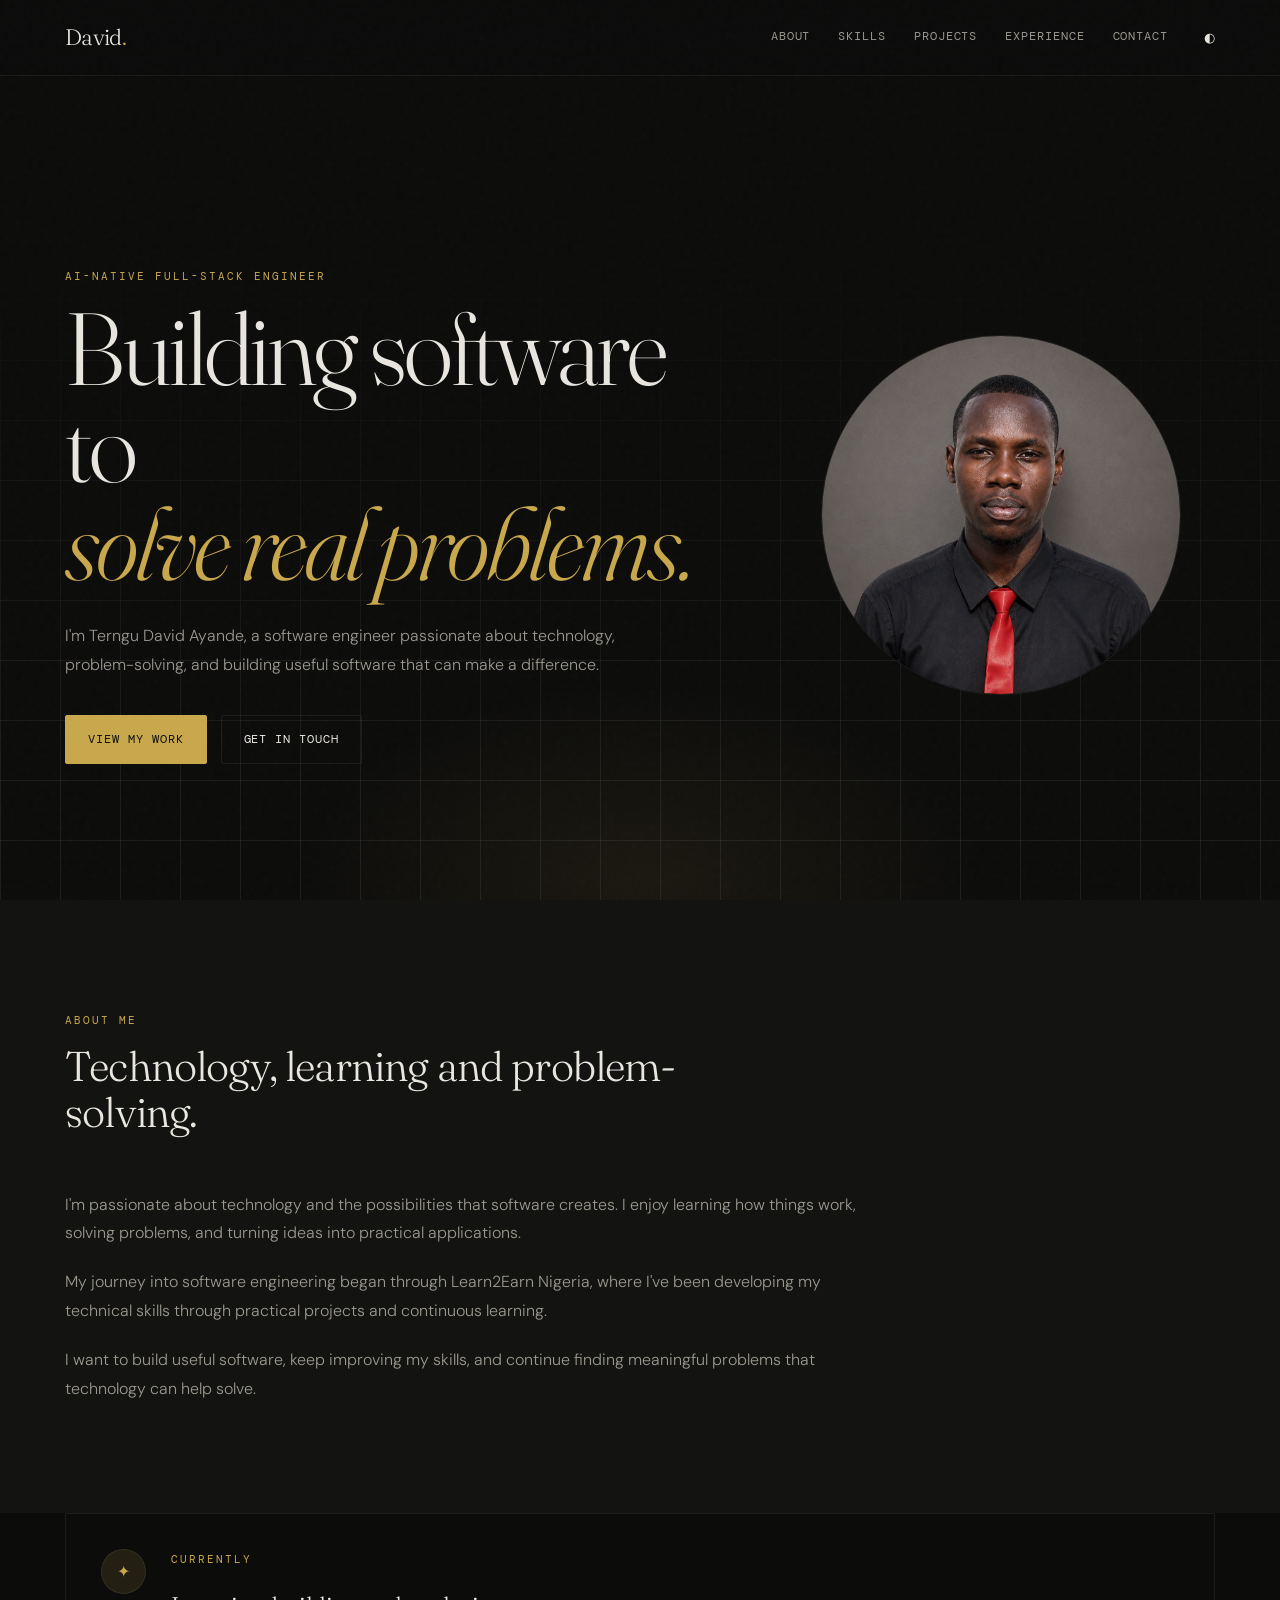
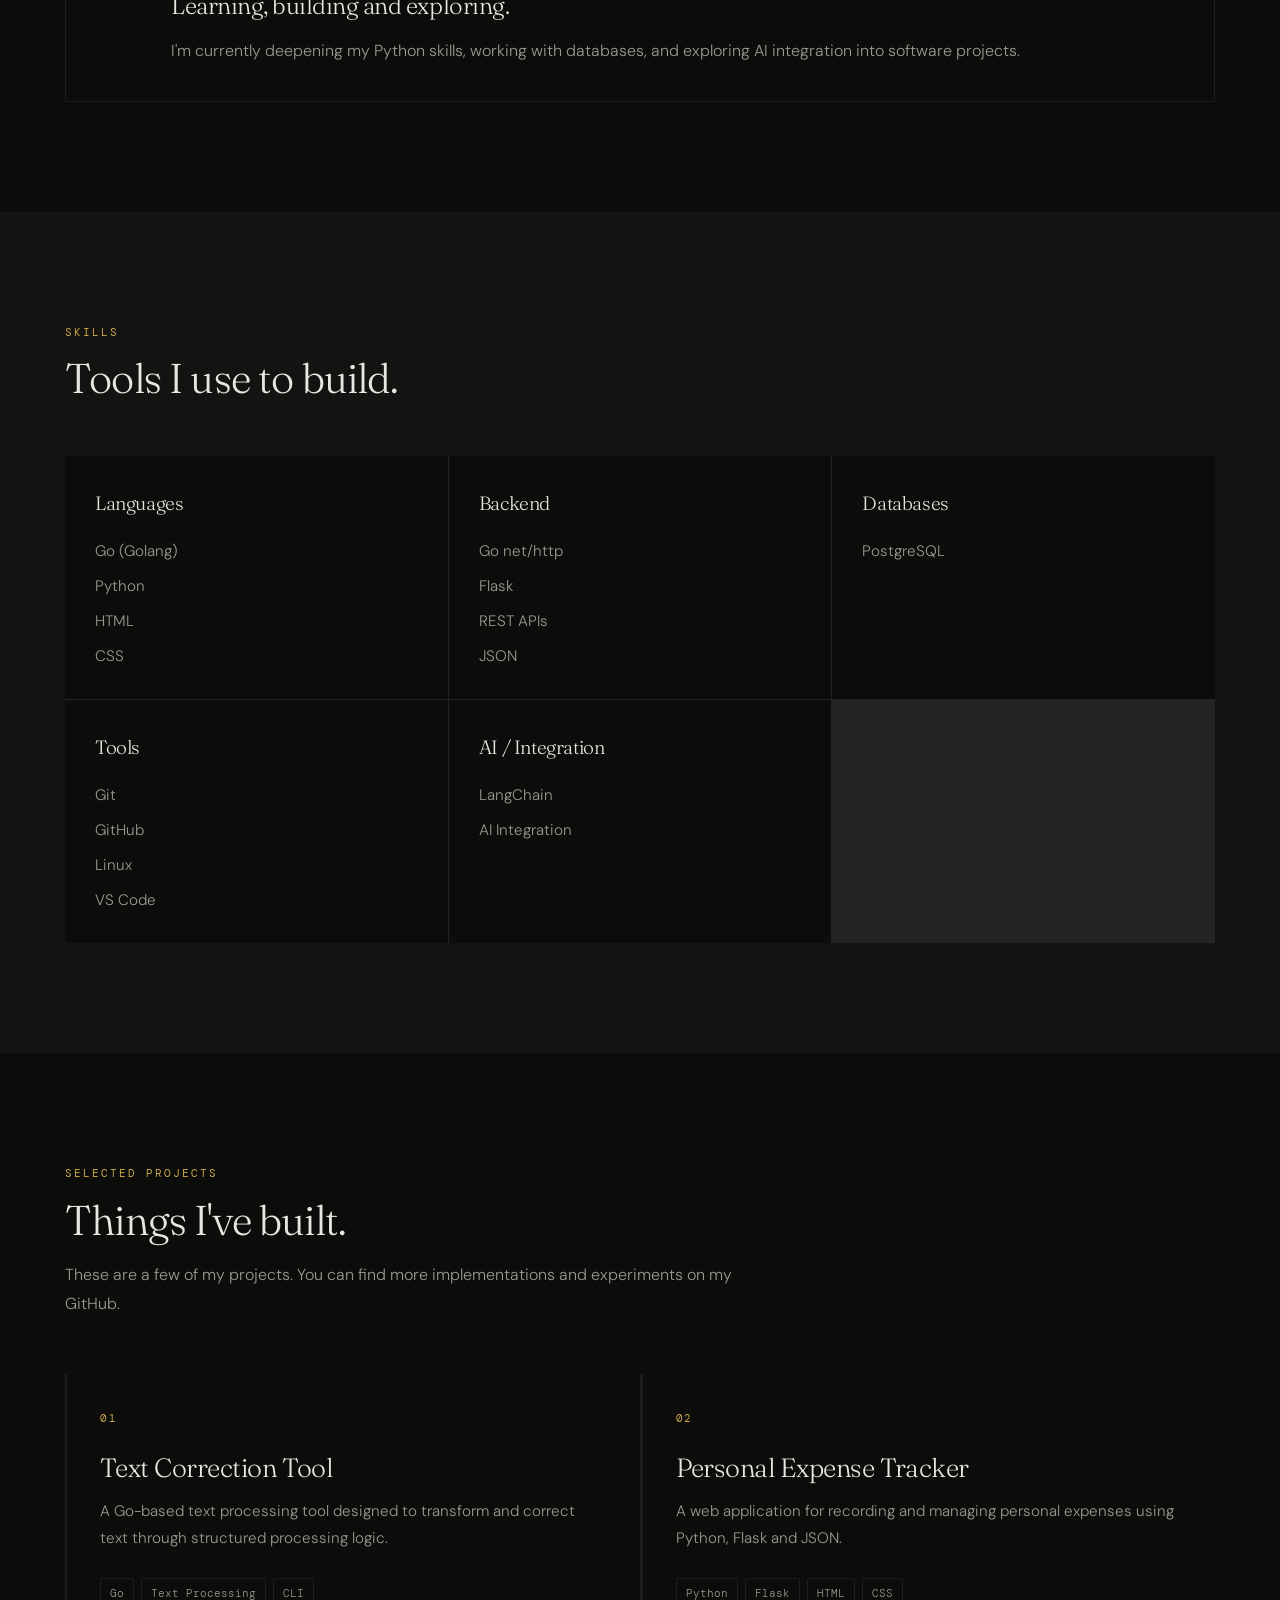
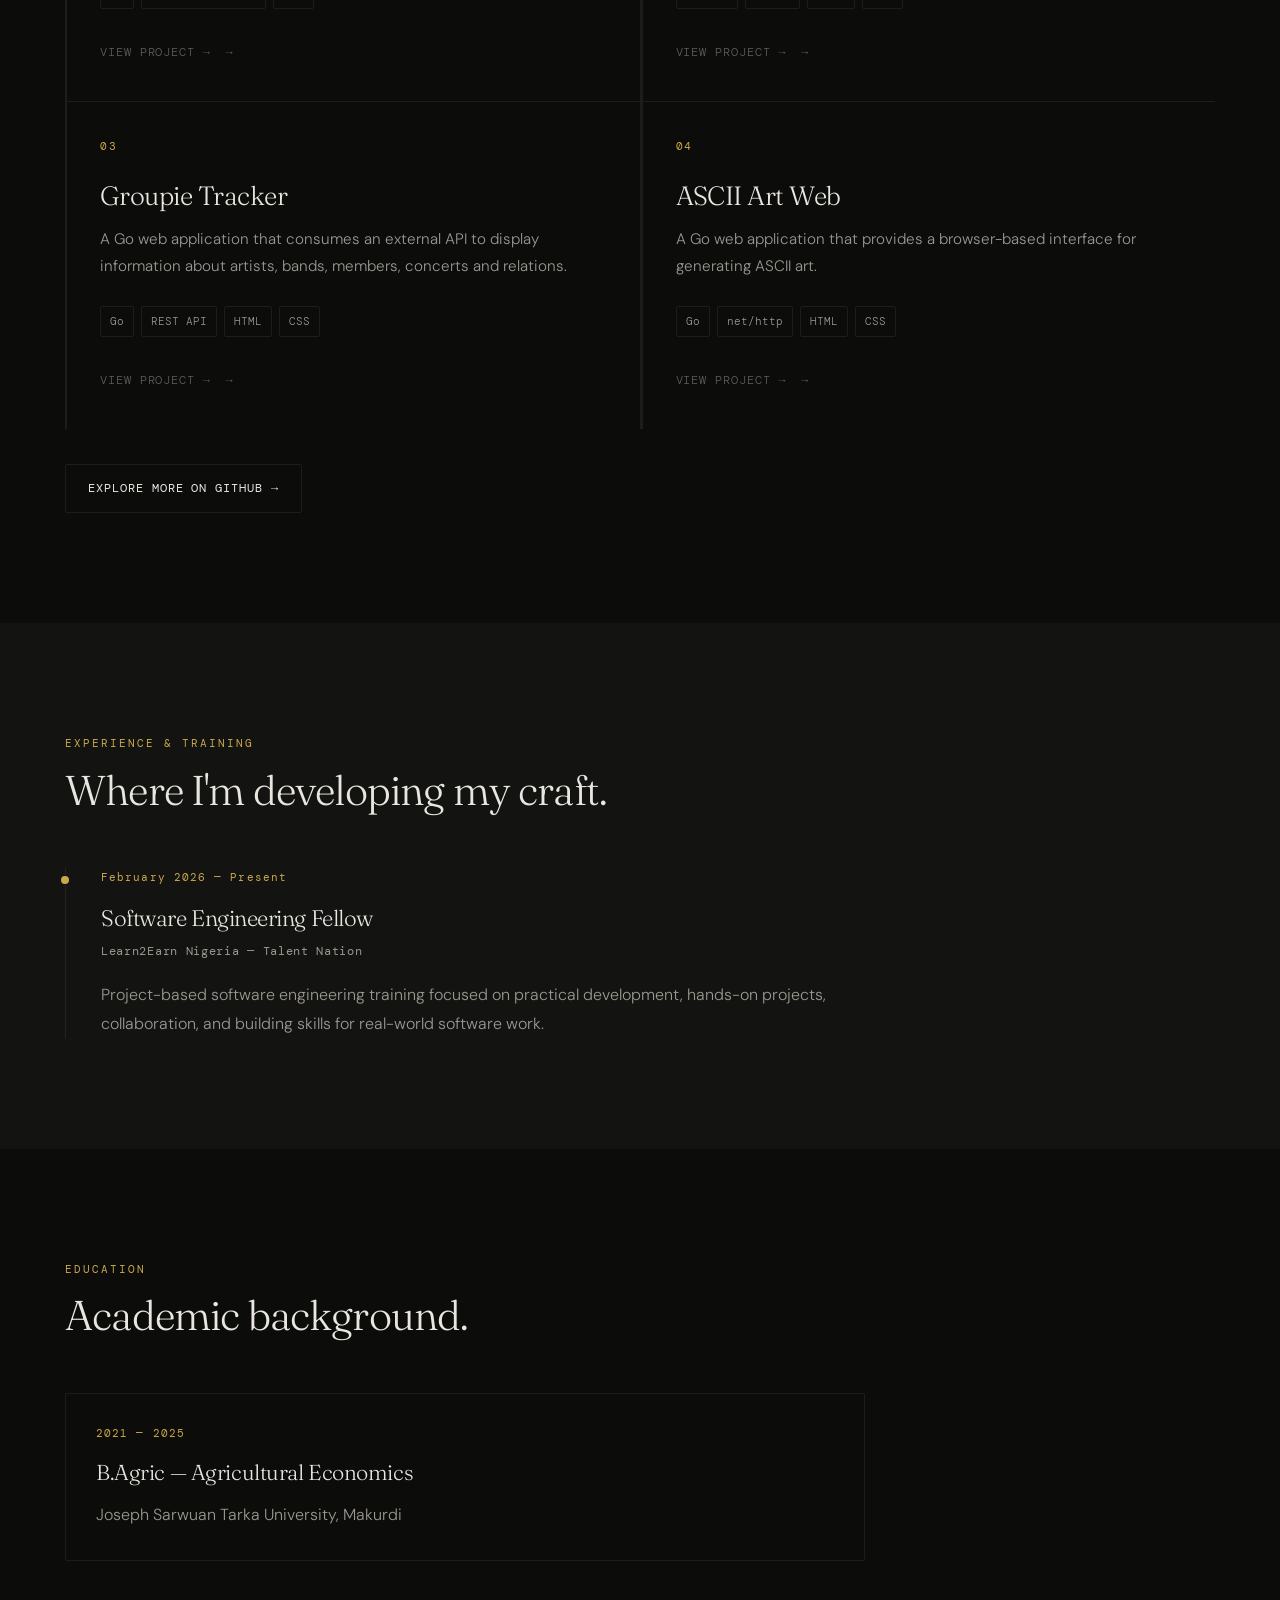
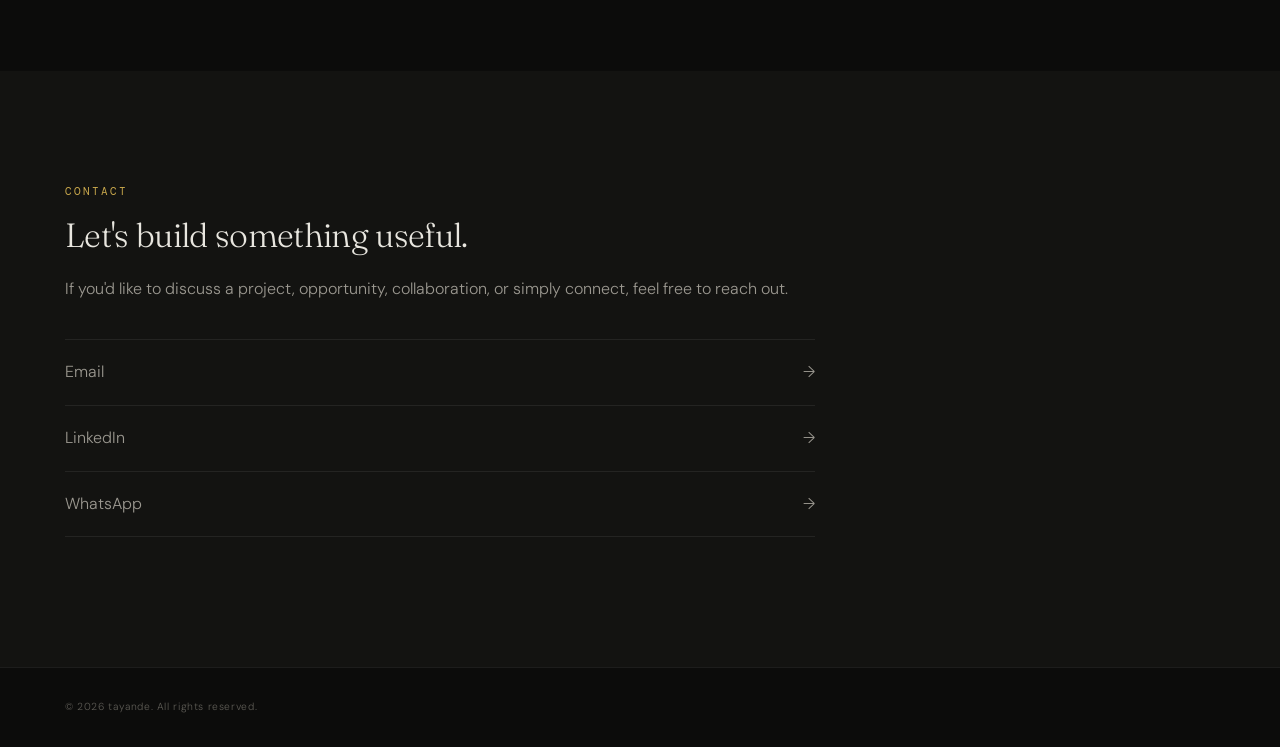
==== commit d9515bba: "remove unnecessary comments" ====
--- a/index.html
+++ b/index.html
@@ -28,9 +28,7 @@
 
 <body>
 
-    <!-- =========================
-         NAVIGATION
-    ========================== -->
+    <!-- NAVIGATION -->
     <header class="site-header">
         <nav class="navbar container">
 
@@ -68,9 +66,7 @@
 
     <main>
 
-        <!-- =========================
-             HERO SECTION
-        ========================== -->
+        <!-- HERO SECTION -->
         <section class="hero" id="home">
 
             <div class="container hero-content">
@@ -109,12 +105,6 @@
 
                 <div class="hero-image reveal">
 
-                    <!--
-                        Put your profile picture here later.
-
-                        File location:
-                        assets/images/profile.jpg
-                    -->
                     <img
                         src="assets/images/profile.jpg"
                         alt="Portrait of David Ayande"
@@ -127,9 +117,7 @@
         </section>
 
 
-        <!-- =========================
-             ABOUT SECTION
-        ========================== -->
+        <!-- ABOUT SECTION -->
         <section class="section" id="about">
 
             <div class="container">
@@ -173,9 +161,7 @@
         </section>
 
 
-        <!-- =========================
-             CURRENTLY SECTION
-        ========================== -->
+        <!-- CURRENTLY SECTION -->
         <section class="section currently-section">
 
             <div class="container">
@@ -207,9 +193,7 @@
         </section>
 
 
-        <!-- =========================
-             SKILLS SECTION
-        ========================== -->
+        <!-- SKILLS SECTION -->
         <section class="section" id="skills">
 
             <div class="container">
@@ -298,9 +282,7 @@
         </section>
 
 
-        <!-- =========================
-             PROJECTS SECTION
-        ========================== -->
+        <!-- PROJECTS SECTION -->
         <section class="section" id="projects">
 
             <div class="container">
@@ -476,9 +458,7 @@
         </section>
 
 
-        <!-- =========================
-             EXPERIENCE / TRAINING
-        ========================== -->
+        <!-- EXPERIENCE / TRAINING -->
         <section class="section" id="experience">
 
             <div class="container">
@@ -534,9 +514,7 @@
         </section>
 
 
-        <!-- =========================
-             EDUCATION
-        ========================== -->
+        <!-- EDUCATION -->
         <section class="section" id="education">
 
             <div class="container">
@@ -645,9 +623,7 @@
     </main>
 
 
-    <!-- =========================
-         FOOTER
-    ========================== -->
+    <!-- FOOTER -->
     <footer class="site-footer">
 
         <div class="container footer-content">
@@ -660,8 +636,6 @@
 
     </footer>
 
-
-    <!-- JavaScript - we will create this next -->
     <script src="js/script.js"></script>
 
 </body>
--- a/css/style.css
+++ b/css/style.css
@@ -1,7 +1,5 @@
 /*
-   =========================================
    1. RESET & BASIC SETTINGS
-   =========================================
 */
 
 * {
@@ -39,9 +37,7 @@
 
 
 /*
-   =========================================
    2. BODY
-   =========================================
 */
 
 body {
@@ -84,9 +80,7 @@
 
 
 /*
-   =========================================
    3. LIGHT THEME
-   =========================================
 */
 
 body.light-theme {
@@ -110,9 +104,7 @@
 
 
 /*
-   =========================================
    4. TYPOGRAPHY
-   =========================================
 */
 
 h1,
@@ -147,9 +139,7 @@
 
 
 /*
-   =========================================
    5. GENERAL ELEMENTS
-   =========================================
 */
 
 a {
@@ -223,9 +213,7 @@
 
 
 /*
-   =========================================
    6. NAVIGATION
-   =========================================
 */
 
 .site-header {
@@ -357,9 +345,7 @@
 
 
 /*
-   =========================================
    7. HERO
-   =========================================
 */
 
 .hero {
@@ -560,7 +546,7 @@
 
     object-fit: cover;
 
-    border-radius: 2px;
+    border-radius: 50%;
 
     border: 1px solid var(--border);
 
@@ -569,9 +555,7 @@
 
 
 /*
-   =========================================
    8. HERO ENTRANCE ANIMATION
-   =========================================
 */
 
 @keyframes fadeUp {
@@ -626,9 +610,7 @@
 
 
 /*
-   =========================================
    9. ABOUT
-   =========================================
 */
 
 .about-content {
@@ -653,9 +635,7 @@
 
 
 /*
-   =========================================
    10. CURRENTLY
-   =========================================
 */
 
 .currently-section {
@@ -719,9 +699,7 @@
 
 
 /*
-   =========================================
    11. SKILLS
-   =========================================
 */
 
 .skills-grid {
@@ -779,9 +757,7 @@
 
 
 /*
-   =========================================
    12. PROJECTS
-   =========================================
 */
 
 .projects-grid {
@@ -946,9 +922,7 @@
 
 
 /*
-   =========================================
    13. EXPERIENCE / TIMELINE
-   =========================================
 */
 
 .timeline {
@@ -1017,9 +991,7 @@
 
 
 /*
-   =========================================
    14. EDUCATION
-   =========================================
 */
 
 .education-card {
@@ -1066,9 +1038,7 @@
 
 
 /*
-   =========================================
    15. CONTACT
-   =========================================
 */
 
 .contact-section {
@@ -1124,9 +1094,7 @@
 
 
 /*
-   =========================================
    16. FOOTER
-   =========================================
 */
 
 .site-footer {
@@ -1152,9 +1120,7 @@
 
 
 /*
-   =========================================
    17. SCROLL REVEAL
-   =========================================
 */
 
 .reveal {
@@ -1175,9 +1141,7 @@
 
 
 /*
-   =========================================
    18. RESPONSIVE — TABLETS
-   =========================================
 */
 
 @media (max-width: 900px) {
@@ -1203,9 +1167,7 @@
 
 
 /*
-   =========================================
    19. RESPONSIVE — MOBILE
-   =========================================
 */
 
 @media (max-width: 700px) {
@@ -1286,9 +1248,7 @@
 
 
 /*
-   =========================================
    20. VERY SMALL SCREENS
-   =========================================
 */
 
 @media (max-width: 400px) {
@@ -1312,9 +1272,7 @@
 
 
 /*
-   =========================================
    21. PROJECT PAGE
-   =========================================
 */
 
 .project-hero {
@@ -1369,9 +1327,7 @@
 
 
 /*
-   =========================================
    22. PROJECT LAYOUT
-   =========================================
 */
 
 .project-layout {
@@ -1420,9 +1376,7 @@
 
 
 /*
-   =========================================
    23. PROJECT LIST
-   =========================================
 */
 
 .project-list {
@@ -1455,9 +1409,7 @@
 
 
 /*
-   =========================================
    24. TECHNOLOGY LIST
-   =========================================
 */
 
 .technology-list {
@@ -1497,9 +1449,7 @@
 
 
 /*
-   =========================================
    25. PROJECT SIDEBAR
-   =========================================
 */
 
 .project-sidebar {
@@ -1558,9 +1508,7 @@
 
 
 /*
-   =========================================
    26. PROJECT NAVIGATION
-   =========================================
 */
 
 .project-navigation {
@@ -1625,9 +1573,7 @@
 
 
 /*
-   =========================================
    27. PROJECT PAGE RESPONSIVE
-   =========================================
 */
 
 @media (max-width: 800px) {
@@ -1689,9 +1635,7 @@
 
 
 /*
-   =========================================
    28. REDUCED MOTION
-   =========================================
 */
 
 @media (prefers-reduced-motion: reduce) {
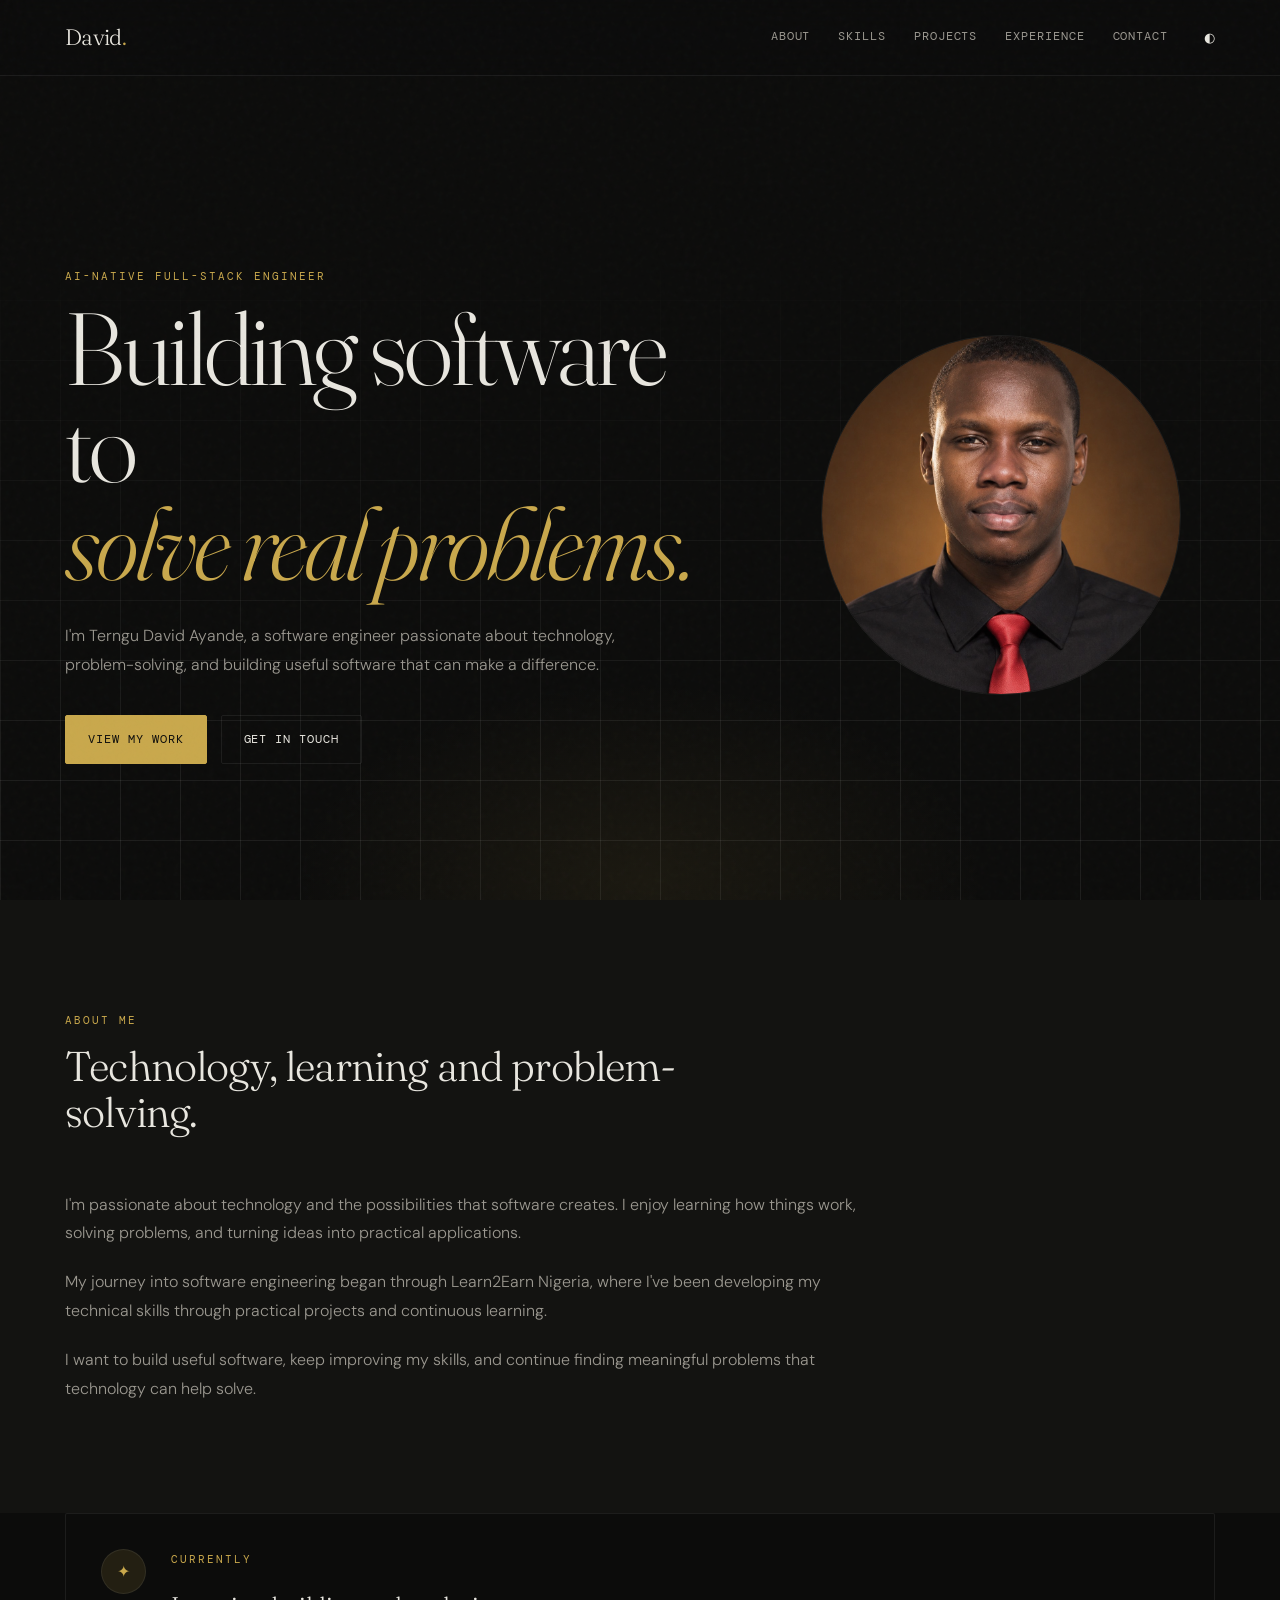
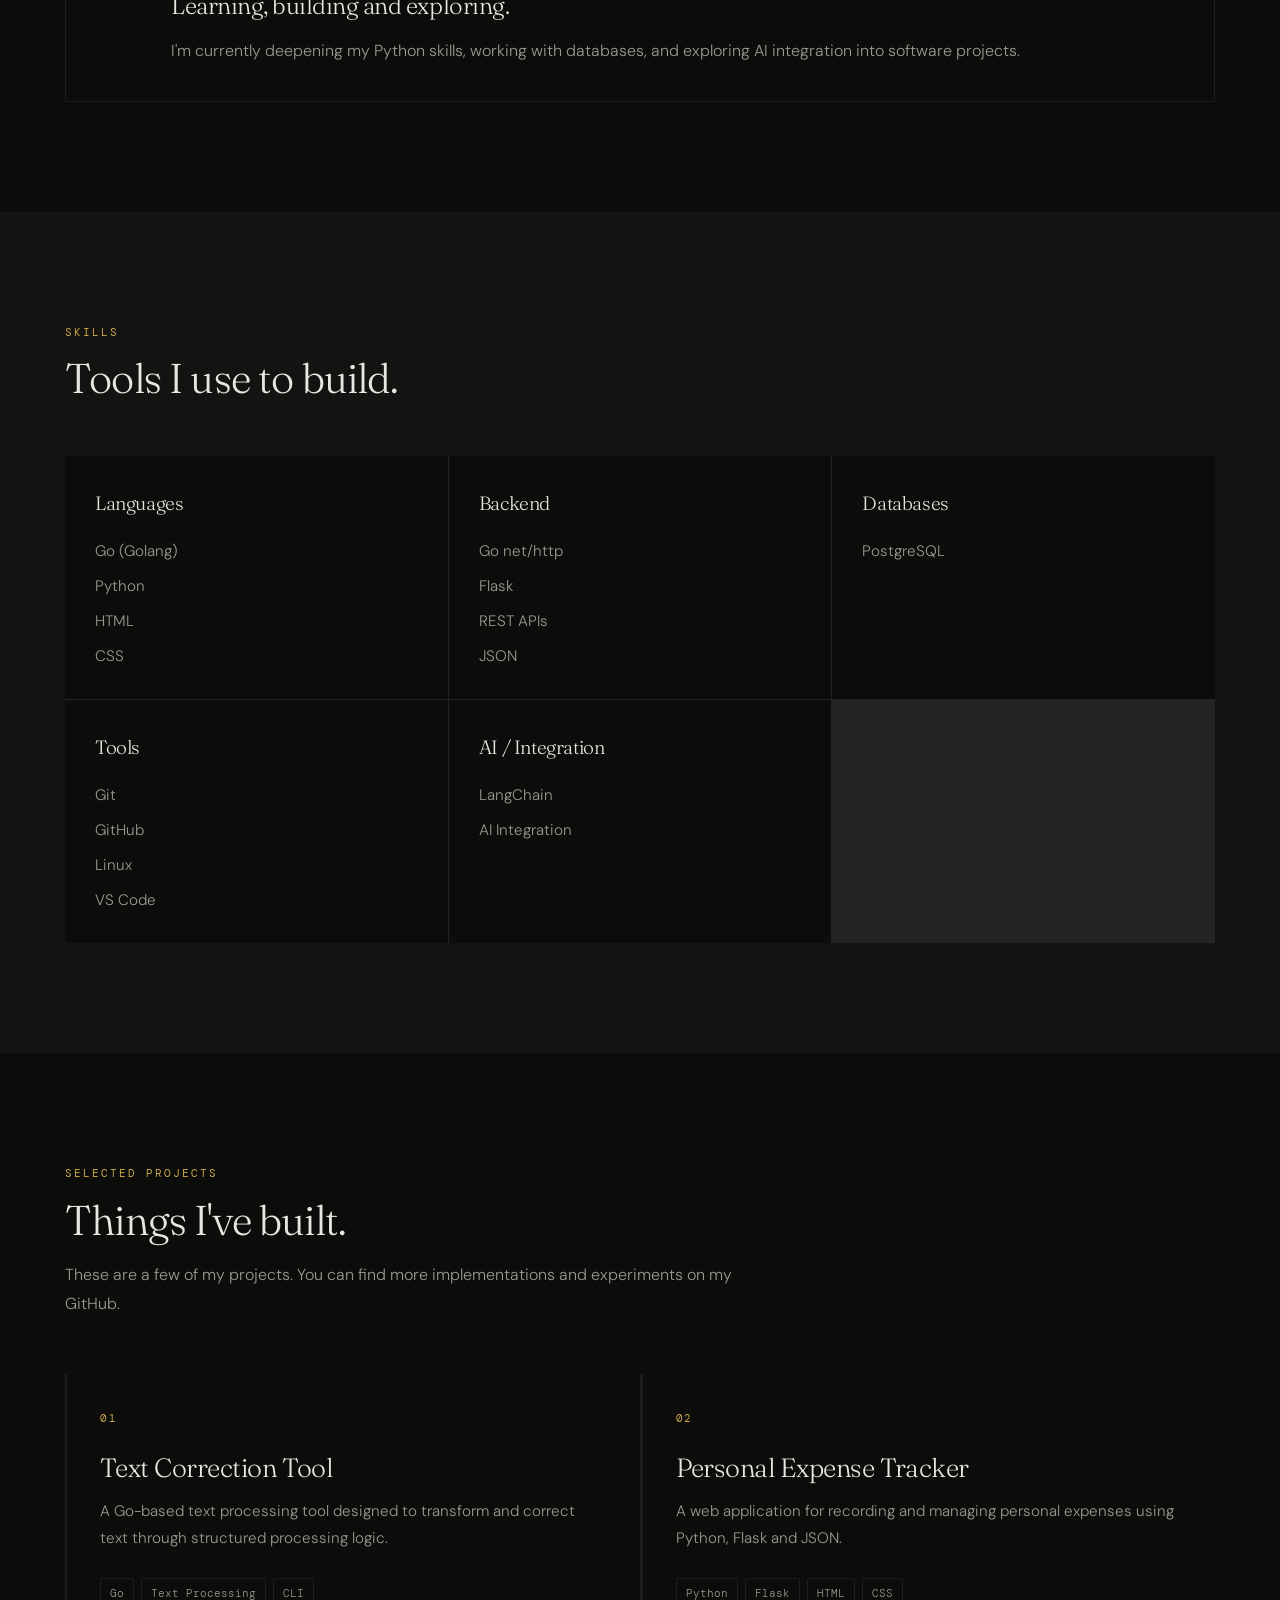
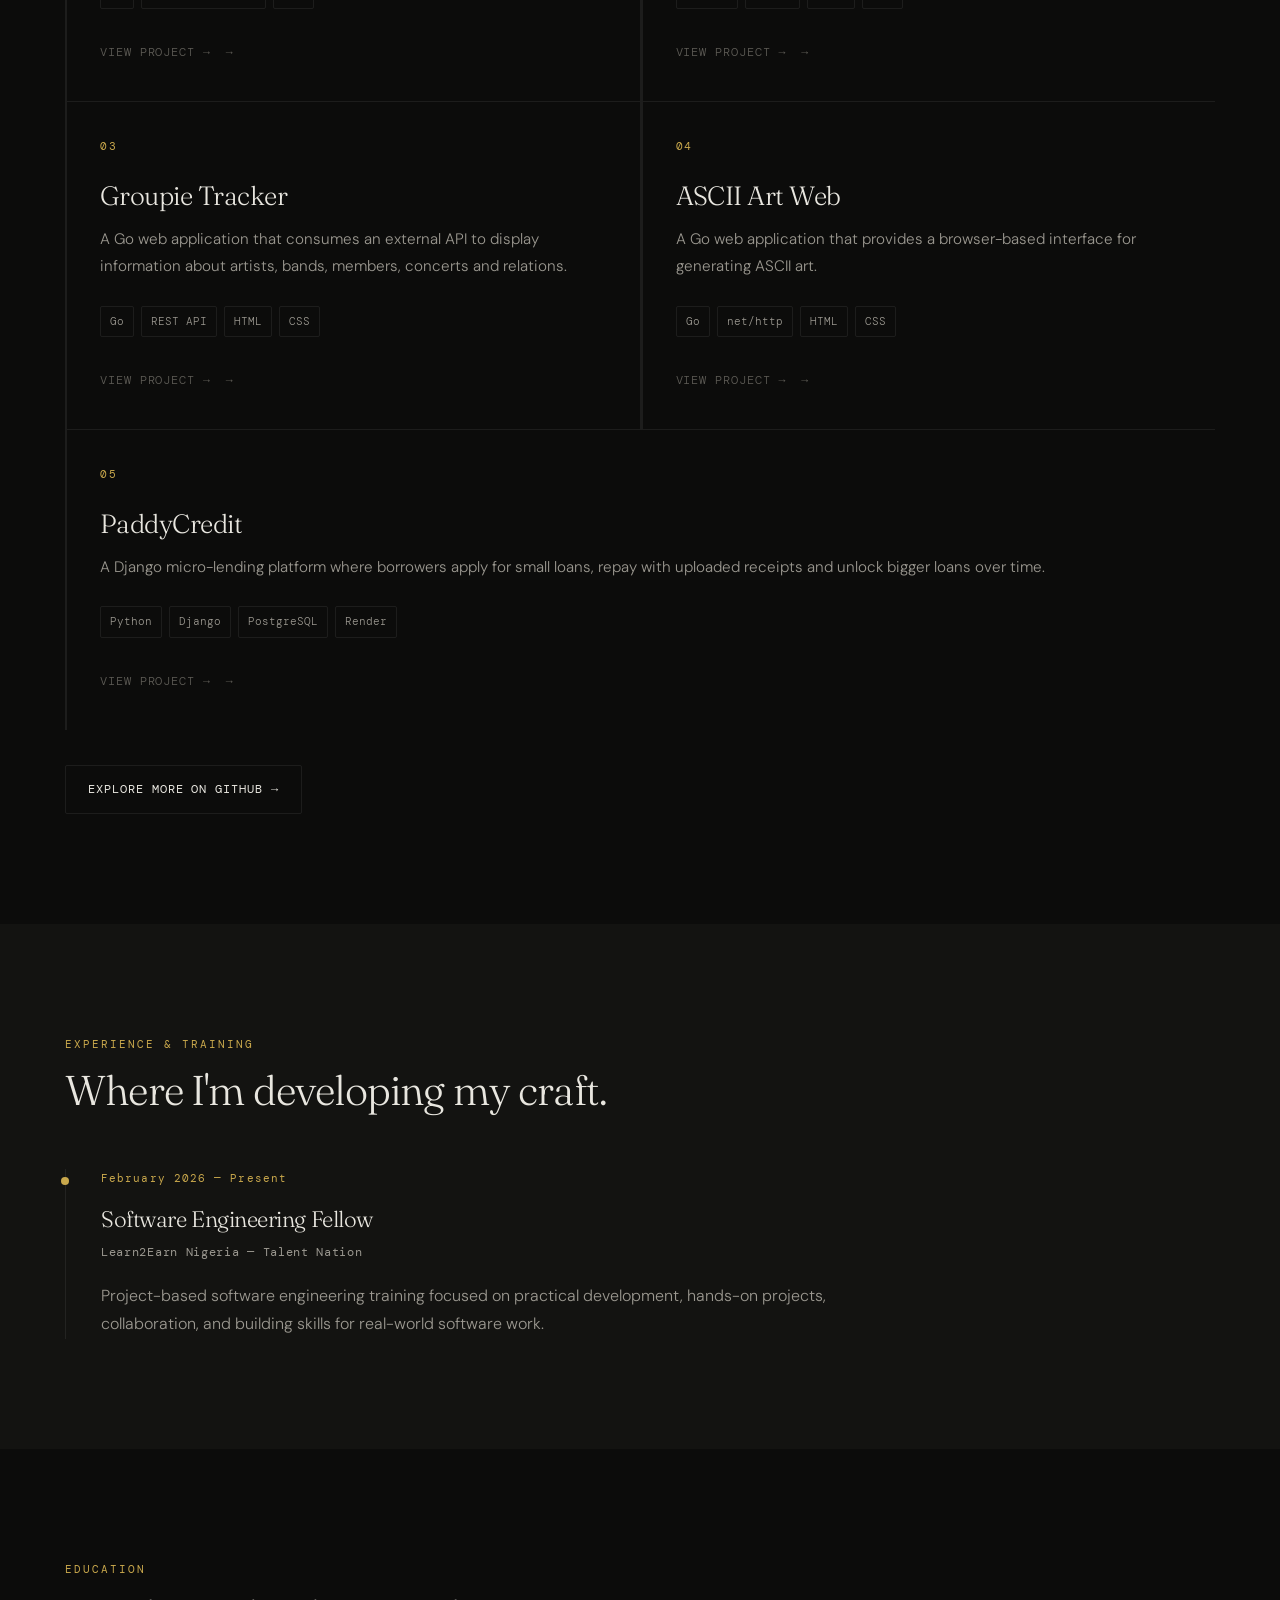
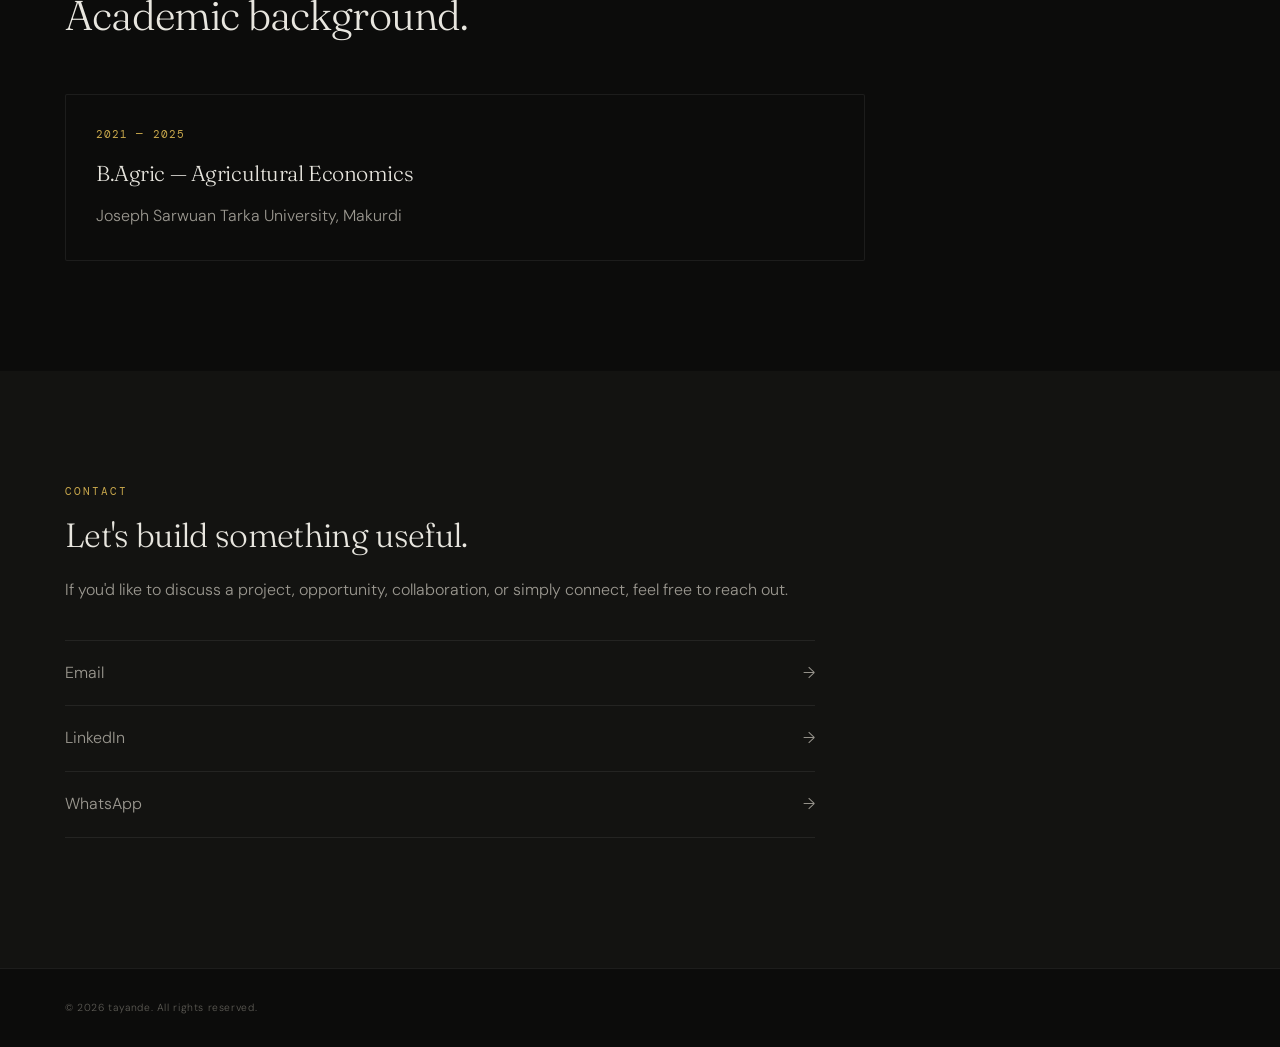
==== commit fcffaf53: "completed new project" ====
--- a/index.html
+++ b/index.html
@@ -430,6 +430,40 @@
 
                         <a
                             href="projects/ascii-art-web.html"
+                            class="project-link"
+                        >
+                            View Project →
+                        </a>
+
+                    </article>
+
+
+                    <!-- Project 5 -->
+                    <article class="project-card reveal">
+
+                        <div class="project-number">
+                            05
+                        </div>
+
+                        <h3>PaddyCredit</h3>
+
+                        <p>
+                            A Django micro-lending platform where borrowers
+                            apply for small loans, repay with uploaded
+                            receipts and unlock bigger loans over time.
+                        </p>
+
+                        <div class="project-tags">
+
+                            <span>Python</span>
+                            <span>Django</span>
+                            <span>PostgreSQL</span>
+                            <span>Render</span>
+
+                        </div>
+
+                        <a
+                            href="projects/paddycredit.html"
                             class="project-link"
                         >
                             View Project →
--- a/css/style.css
+++ b/css/style.css
@@ -770,6 +770,11 @@
     background: var(--border);
 }
 
+/* An odd last card spans the full row so no empty cell is left beside it */
+.projects-grid > .project-card:last-child:nth-child(odd) {
+    grid-column: 1 / -1;
+}
+
 .project-card {
     position: relative;
 
